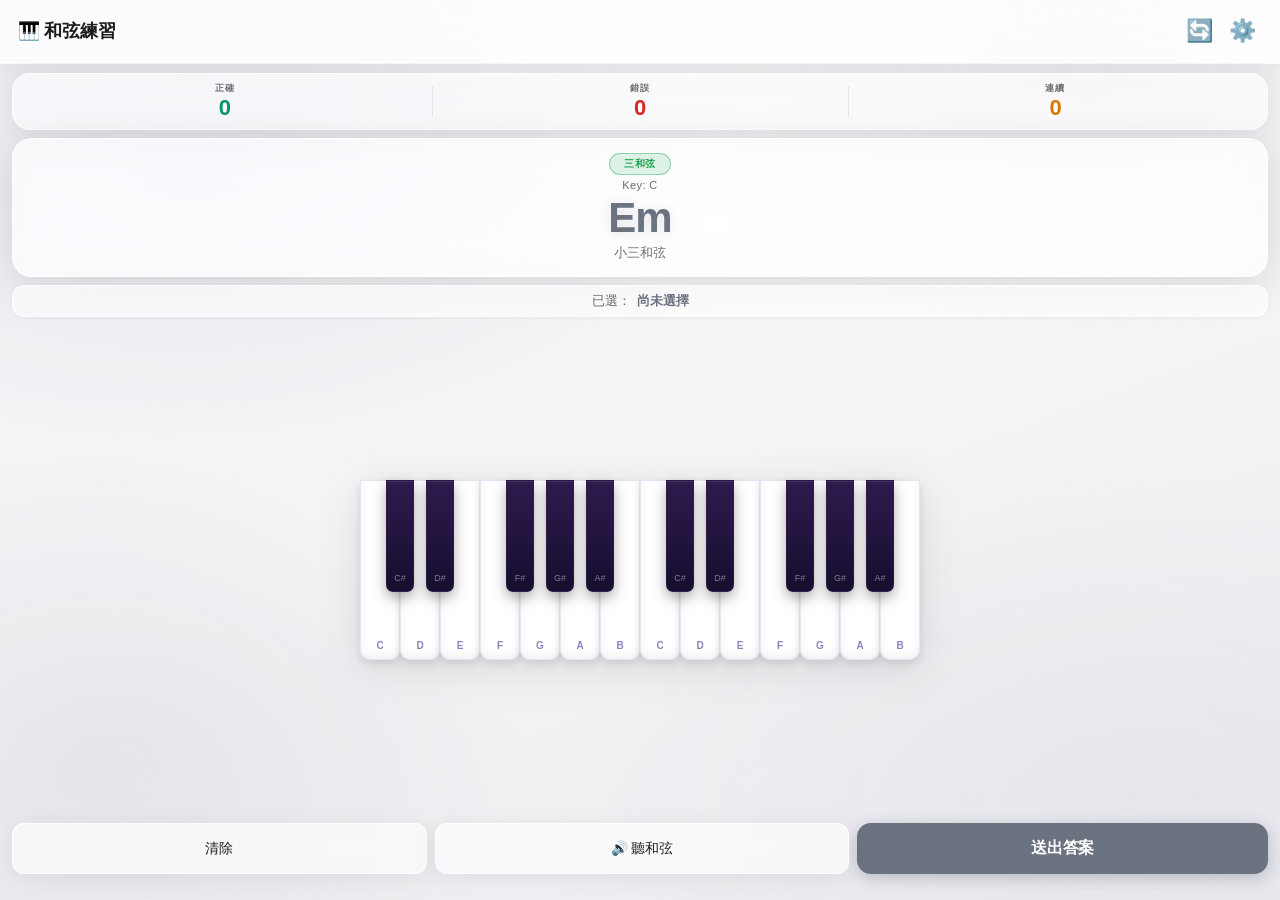
==== index.html @ 24a1c965 "first version" ====
<!DOCTYPE html>
<html lang="zh-TW">
<head>
  <meta charset="UTF-8">
  <meta name="viewport" content="width=device-width, initial-scale=1.0, maximum-scale=1.0, user-scalable=no, viewport-fit=cover">
  <meta name="apple-mobile-web-app-capable" content="yes">
  <meta name="apple-mobile-web-app-status-bar-style" content="black-translucent">
  <meta name="apple-mobile-web-app-title" content="和弦練習">
  <meta name="theme-color" content="#1a1a2e">
  <link rel="manifest" href="manifest.json">
  <link rel="apple-touch-icon" href="icons/icon-192.png">
  <title>和弦練習</title>
  <link rel="stylesheet" href="css/style.css">
</head>
<body>
  <div id="app">

    <!-- 頂部標題列 -->
    <header class="app-header">
      <h1>🎹 和弦練習</h1>
      <div class="header-actions">
        <button id="refreshBtn"  class="icon-btn" aria-label="換一題">🔄</button>
        <button id="settingsBtn" class="icon-btn" aria-label="設定">⚙️</button>
      </div>
    </header>

    <!-- 設定面板 -->
    <div id="settingsPanel" class="settings-panel hidden">
      <div class="settings-content">
        <h2>設定</h2>

        <!-- 練習類型 -->
        <div class="setting-group">
          <label>練習類型 <span class="label-hint">（可複選，至少一項）</span></label>
          <div id="categoryList" class="category-list"></div>
        </div>

        <!-- 調性 -->
        <div class="setting-group">
          <label>調性</label>
          <div class="key-selector" id="keySelector">
            <button class="key-btn active" data-key="0">C</button>
            <button class="key-btn" data-key="1">C#/Db</button>
            <button class="key-btn" data-key="2">D</button>
            <button class="key-btn" data-key="3">D#/Eb</button>
            <button class="key-btn" data-key="4">E</button>
            <button class="key-btn" data-key="5">F</button>
            <button class="key-btn" data-key="6">F#/Gb</button>
            <button class="key-btn" data-key="7">G</button>
            <button class="key-btn" data-key="8">G#/Ab</button>
            <button class="key-btn" data-key="9">A</button>
            <button class="key-btn" data-key="10">A#/Bb</button>
            <button class="key-btn" data-key="11">B</button>
          </div>
        </div>

        <!-- 和弦範圍（僅對三和弦、七和弦有效） -->
        <div class="setting-group">
          <label>和弦範圍 <span class="label-hint">（三/七和弦有效）</span></label>
          <div class="toggle-group">
            <button class="toggle-btn active" id="diatonicBtn">調內和弦</button>
            <button class="toggle-btn" id="allChordsBtn">所有和弦</button>
          </div>
        </div>

        <!-- 輸入模式 -->
        <div class="setting-group">
          <label>輸入模式</label>
          <div class="toggle-group">
            <button class="toggle-btn active" id="pianoModeBtn">鋼琴鍵盤</button>
            <button class="toggle-btn" id="notationModeBtn">簡譜</button>
          </div>
        </div>

        <!-- 聽和弦方式 -->
        <div class="setting-group">
          <label>聽和弦方式</label>
          <div class="toggle-group">
            <button class="toggle-btn" id="chordPlayBtn">同時播放</button>
            <button class="toggle-btn active" id="arpPlayBtn">琶音播放</button>
          </div>
        </div>

        <!-- 底部按鈕 -->
        <button id="resetStatsBtn" class="reset-btn">重置統計資料</button>
        <button id="closeSettingsBtn" class="primary-btn">確定</button>
      </div>
    </div>

    <!-- 主練習區 -->
    <main class="practice-area">

      <!-- 分數列 -->
      <div class="score-bar">
        <div class="score-item">
          <span class="score-label">正確</span>
          <span class="score-value" id="correctCount">0</span>
        </div>
        <div class="score-item">
          <span class="score-label">錯誤</span>
          <span class="score-value" id="wrongCount">0</span>
        </div>
        <div class="score-item">
          <span class="score-label">連續</span>
          <span class="score-value" id="streakCount">0</span>
        </div>
      </div>

      <!-- 題目顯示 -->
      <div class="chord-display">
        <div class="category-badge" id="categoryBadge">三和弦</div>
        <div class="current-key" id="currentKeyDisplay">Key: C</div>
        <div class="chord-name" id="chordNameDisplay">--</div>
        <div class="chord-type" id="chordTypeDisplay"></div>
        <div class="chord-extra hidden" id="chordExtraDisplay"></div>
        <div class="chord-jianpu" id="chordJianpuDisplay"></div>
      </div>

      <!-- 回饋訊息 -->
      <div class="feedback hidden" id="feedback">
        <div class="feedback-icon" id="feedbackIcon"></div>
        <div class="feedback-text" id="feedbackText"></div>
        <div class="feedback-detail" id="feedbackDetail"></div>
      </div>

      <!-- 已選音符 -->
      <div class="selected-display" id="selectedDisplay">
        <span class="selected-label">已選：</span>
        <span class="selected-notes" id="selectedNotesText">尚未選擇</span>
      </div>

      <!-- 鋼琴鍵盤 -->
      <div id="pianoContainer" class="input-container"></div>

      <!-- 簡譜 -->
      <div id="notationContainer" class="input-container hidden"></div>

      <!-- 操作按鈕 -->
      <div class="action-buttons">
        <button id="clearBtn"  class="action-btn secondary-btn">清除</button>
        <button id="listenBtn" class="action-btn secondary-btn">🔊 聽和弦</button>
        <button id="submitBtn" class="action-btn primary-btn">送出答案</button>
      </div>
      <div class="action-buttons" style="margin-top:8px">
        <button id="nextBtn" class="action-btn primary-btn full-width hidden">下一題 →</button>
      </div>

    </main>
  </div>

  <script src="js/chord.js"></script>
  <script src="js/audio.js"></script>
  <script src="js/piano.js"></script>
  <script src="js/notation.js"></script>
  <script src="js/app.js"></script>
</body>
</html>
---- css/style.css ----
/* style.css — 和弦練習 · Light Glassmorphism Theme */

/* ── CSS 變數 ───────────────────────────────────────── */
:root {
  /* Glass 核心 */
  --glass:          rgba(255, 255, 255, 0.65);
  --glass-strong:   rgba(255, 255, 255, 0.84);
  --glass-border:   rgba(255, 255, 255, 0.80);
  --glass-shadow:   0 4px 24px rgba(0, 0, 0, 0.07);
  --glass-shadow-lg:0 8px 40px rgba(0, 0, 0, 0.11);

  /* 文字 */
  --text-primary:   #1c1c1e;
  --text-secondary: #6c6c70;
  --text-hint:      rgba(0, 0, 0, 0.30);

  /* 強調色（淡灰） */
  --accent:         #6b7280;
  --accent-light:   #9ca3af;
  --accent-rgb:     107, 114, 128;

  /* 功能色 */
  --success:        #059669;
  --danger:         #dc2626;
  --warning:        #d97706;
  --selected:       #6b7280;
  --correct:        #059669;
  --wrong:          #dc2626;

  /* 鋼琴鍵 */
  --white-key:      #ffffff;
  --black-key:      #1c1c1e;

  /* Safe area */
  --safe-top:    env(safe-area-inset-top);
  --safe-bottom: env(safe-area-inset-bottom);
}

/* ── Reset ──────────────────────────────────────────── */
* { margin:0; padding:0; box-sizing:border-box; -webkit-tap-highlight-color:transparent; }

html, body { height:100%; overflow:hidden; }

/* ── Body 背景 ──────────────────────────────────────── */
body {
  font-family: -apple-system, BlinkMacSystemFont, 'SF Pro Display',
               'Helvetica Neue', sans-serif;
  background: linear-gradient(160deg, #f2f2f7 0%, #f5f5f7 50%, #ebebf0 100%);
  color: var(--text-primary);
  user-select: none;
  -webkit-user-select: none;
  touch-action: manipulation;
  position: relative;
}

/* 彩色光暈背景層（固定在畫面，不隨內容捲動） */
body::before {
  content: '';
  position: fixed;
  inset: 0;
  background:
    radial-gradient(ellipse 60% 50% at 15% 15%, rgba(210,210,220,0.40) 0%, transparent 70%),
    radial-gradient(ellipse 55% 45% at 85% 8%,  rgba(220,220,228,0.35) 0%, transparent 65%),
    radial-gradient(ellipse 50% 55% at 8%  85%, rgba(205,208,215,0.38) 0%, transparent 65%),
    radial-gradient(ellipse 60% 50% at 88% 88%, rgba(215,215,222,0.30) 0%, transparent 70%);
  pointer-events: none;
  z-index: 0;
}

#app {
  position: relative;
  z-index: 1;
  height: 100%;
  display: flex;
  flex-direction: column;
  padding-top:    var(--safe-top);
  padding-bottom: var(--safe-bottom);
}

/* ── Header ─────────────────────────────────────────── */
.app-header {
  display: flex;
  justify-content: space-between;
  align-items: center;
  padding: 12px 18px;
  background: var(--glass-strong);
  -webkit-backdrop-filter: blur(24px) saturate(180%);
  backdrop-filter:         blur(24px) saturate(180%);
  border-bottom: 1px solid var(--glass-border);
  box-shadow: 0 1px 0 rgba(255,255,255,0.7), var(--glass-shadow);
}

.app-header h1 {
  font-size: 18px;
  font-weight: 700;
  color: var(--text-primary);
  letter-spacing: -0.3px;
}

.icon-btn {
  background: none;
  border: none;
  font-size: 22px;
  cursor: pointer;
  padding: 6px;
  border-radius: 10px;
  transition: background 0.15s;
}
.icon-btn:active { background: rgba(124,58,237,0.1); }

.header-actions { display: flex; gap: 4px; align-items: center; }

/* ── Settings Panel ─────────────────────────────────── */
.settings-panel {
  position: fixed;
  inset: 0;
  background: rgba(0, 0, 0, 0.12);
  -webkit-backdrop-filter: blur(12px);
  backdrop-filter:         blur(12px);
  z-index: 100;
  display: flex;
  align-items: center;
  justify-content: center;
  padding: 16px;
}
.settings-panel.hidden { display: none; }

.settings-content {
  background: rgba(255, 255, 255, 0.88);
  -webkit-backdrop-filter: blur(32px) saturate(200%) brightness(1.04);
  backdrop-filter:         blur(32px) saturate(200%) brightness(1.04);
  border: 1px solid rgba(255, 255, 255, 0.92);
  border-radius: 24px;
  padding: 24px 20px;
  width: 100%;
  max-width: 420px;
  max-height: 87vh;
  overflow-y: auto;
  box-shadow: 0 20px 60px rgba(0, 0, 0, 0.14), 0 2px 0 rgba(255,255,255,0.9) inset;
}

.settings-content h2 {
  font-size: 18px;
  font-weight: 700;
  margin-bottom: 20px;
  text-align: center;
  color: var(--text-primary);
  letter-spacing: -0.3px;
}

.setting-group { margin-bottom: 18px; }

.setting-group > label {
  display: block;
  font-size: 11px;
  font-weight: 700;
  color: var(--text-secondary);
  text-transform: uppercase;
  letter-spacing: 1px;
  margin-bottom: 8px;
}

.label-hint {
  font-size: 10px;
  font-weight: 400;
  text-transform: none;
  letter-spacing: 0;
  color: var(--text-hint);
}

/* ── Category List ──────────────────────────────────── */
.category-list { display: flex; flex-direction: column; gap: 7px; }

.category-row {
  display: flex;
  align-items: center;
  justify-content: space-between;
  background: var(--glass);
  -webkit-backdrop-filter: blur(12px);
  backdrop-filter:         blur(12px);
  border: 1px solid var(--glass-border);
  border-radius: 14px;
  padding: 10px 14px;
  cursor: pointer;
  box-shadow: 0 2px 8px rgba(0,0,0,0.05);
  transition: background 0.15s, box-shadow 0.15s;
}
.category-row:active {
  background: rgba(255,255,255,0.80);
  box-shadow: 0 1px 4px rgba(0,0,0,0.06);
}

.cat-left { display: flex; align-items: center; gap: 10px; }

.cat-dot {
  width: 10px; height: 10px;
  border-radius: 50%;
  flex-shrink: 0;
  box-shadow: 0 0 0 2px rgba(255,255,255,0.8), 0 1px 4px rgba(0,0,0,0.12);
}

.cat-name    { font-size: 14px; font-weight: 600; color: var(--text-primary); }
.cat-subdesc { font-size: 10px; color: var(--text-secondary); margin-top: 1px; }

.cat-right { display: flex; align-items: center; gap: 10px; }

.cat-acc {
  font-size: 13px;
  font-weight: 700;
  min-width: 34px;
  text-align: right;
  font-variant-numeric: tabular-nums;
}

/* ── Toggle Switch ──────────────────────────────────── */
.cat-switch {
  position: relative;
  display: inline-block;
  width: 46px; height: 26px;
  cursor: pointer;
  flex-shrink: 0;
}
.cat-switch input { opacity:0; width:0; height:0; position:absolute; }

.switch-track {
  position: absolute; inset: 0;
  background: rgba(0, 0, 0, 0.13);
  border-radius: 13px;
  transition: background 0.22s;
}
.switch-track::before {
  content: '';
  position: absolute;
  width: 20px; height: 20px;
  left: 3px; top: 3px;
  background: white;
  border-radius: 50%;
  box-shadow: 0 2px 6px rgba(0,0,0,0.22);
  transition: transform 0.22s cubic-bezier(.34,1.3,.7,1);
}
.cat-switch input:checked + .switch-track          { background: var(--sw-color, var(--accent)); }
.cat-switch input:checked + .switch-track::before  { transform: translateX(20px); }

/* ── Key Selector ───────────────────────────────────── */
.key-selector {
  display: grid;
  grid-template-columns: repeat(4, 1fr);
  gap: 6px;
}

.key-btn {
  background: var(--glass);
  -webkit-backdrop-filter: blur(10px);
  backdrop-filter:         blur(10px);
  border: 1px solid var(--glass-border);
  border-radius: 10px;
  color: var(--text-primary);
  padding: 9px 4px;
  font-size: 12px;
  font-weight: 500;
  cursor: pointer;
  box-shadow: 0 1px 4px rgba(0,0,0,0.05);
  transition: all 0.15s;
}
.key-btn.active {
  background: var(--accent);
  border-color: var(--accent);
  color: white;
  box-shadow: 0 4px 12px rgba(var(--accent-rgb), 0.40);
}

/* ── Toggle Group ───────────────────────────────────── */
.toggle-group { display: flex; gap: 7px; }

.toggle-btn {
  flex: 1;
  padding: 10px;
  background: var(--glass);
  -webkit-backdrop-filter: blur(10px);
  backdrop-filter:         blur(10px);
  border: 1px solid var(--glass-border);
  border-radius: 10px;
  color: var(--text-secondary);
  font-size: 13px;
  font-weight: 500;
  cursor: pointer;
  box-shadow: 0 1px 4px rgba(0,0,0,0.05);
  transition: all 0.15s;
}
.toggle-btn.active {
  background: var(--accent);
  border-color: var(--accent);
  color: white;
  box-shadow: 0 4px 12px rgba(var(--accent-rgb), 0.38);
}

/* ── Buttons ────────────────────────────────────────── */
.primary-btn {
  display: block;
  width: 100%;
  padding: 15px;
  border: none;
  border-radius: 14px;
  background: var(--accent);
  color: white;
  font-size: 16px;
  font-weight: 700;
  cursor: pointer;
  letter-spacing: -0.2px;
  box-shadow: 0 4px 16px rgba(var(--accent-rgb), 0.38);
  transition: transform 0.1s, box-shadow 0.15s;
}
.primary-btn:active {
  transform: scale(0.97);
  box-shadow: 0 2px 8px rgba(var(--accent-rgb), 0.28);
}

.secondary-btn {
  padding: 12px 16px;
  background: var(--glass);
  -webkit-backdrop-filter: blur(12px);
  backdrop-filter:         blur(12px);
  border: 1px solid var(--glass-border);
  border-radius: 12px;
  color: var(--text-primary);
  font-size: 14px;
  font-weight: 500;
  cursor: pointer;
  box-shadow: var(--glass-shadow);
  transition: transform 0.1s;
}
.secondary-btn:active { transform: scale(0.97); }

.reset-btn {
  display: block;
  width: 100%;
  padding: 12px;
  margin-bottom: 10px;
  background: rgba(220, 38, 38, 0.07);
  border: 1px solid rgba(220, 38, 38, 0.22);
  border-radius: 12px;
  color: var(--danger);
  font-size: 14px;
  font-weight: 500;
  cursor: pointer;
  transition: background 0.15s;
}
.reset-btn:active { background: rgba(220,38,38,0.14); }

/* ── Practice Area ──────────────────────────────────── */
.practice-area {
  flex: 1;
  display: flex;
  flex-direction: column;
  overflow: hidden;
  padding: 10px 12px;
  gap: 8px;
}

/* ── Score Bar ──────────────────────────────────────── */
.score-bar {
  display: flex;
  justify-content: center;
  gap: 0;
  background: var(--glass);
  -webkit-backdrop-filter: blur(16px) saturate(180%);
  backdrop-filter:         blur(16px) saturate(180%);
  border: 1px solid var(--glass-border);
  border-radius: 18px;
  padding: 6px 4px;
  box-shadow: var(--glass-shadow);
}

.score-item {
  flex: 1;
  text-align: center;
  padding: 2px 8px;
  position: relative;
}
.score-item + .score-item::before {
  content: '';
  position: absolute;
  left: 0; top: 15%; bottom: 15%;
  width: 1px;
  background: rgba(0,0,0,0.08);
}

.score-label {
  display: block;
  font-size: 9px;
  font-weight: 700;
  color: var(--text-secondary);
  text-transform: uppercase;
  letter-spacing: 1px;
}

.score-value {
  display: block;
  font-size: 22px;
  font-weight: 800;
  letter-spacing: -0.5px;
}

#correctCount { color: var(--success); }
#wrongCount   { color: var(--danger); }
#streakCount  { color: var(--warning); }

/* ── Chord Display ──────────────────────────────────── */
.chord-display {
  text-align: center;
  padding: 14px 16px;
  background: var(--glass);
  -webkit-backdrop-filter: blur(20px) saturate(180%) brightness(1.04);
  backdrop-filter:         blur(20px) saturate(180%) brightness(1.04);
  border: 1px solid var(--glass-border);
  border-radius: 20px;
  box-shadow: var(--glass-shadow-lg);
}

/* 分類徽章：顏色由 JS 設定 */
.category-badge {
  display: inline-block;
  font-size: 10px;
  font-weight: 800;
  padding: 3px 14px;
  border-radius: 20px;
  margin-bottom: 4px;
  letter-spacing: 0.6px;
  text-transform: uppercase;
  border: 1px solid transparent;
}

.current-key {
  font-size: 11px;
  font-weight: 500;
  color: var(--text-secondary);
  margin-bottom: 4px;
  letter-spacing: 0.4px;
}

.chord-name {
  font-size: 42px;
  font-weight: 900;
  letter-spacing: -1px;
  color: var(--accent);
  line-height: 1.1;
  text-shadow: 0 2px 12px rgba(var(--accent-rgb), 0.20);
}

.chord-type {
  font-size: 13px;
  font-weight: 500;
  color: var(--text-secondary);
  margin-top: 3px;
}

.chord-extra {
  font-size: 12px;
  font-weight: 600;
  color: var(--warning);
  margin-top: 3px;
}
.chord-extra.hidden { display: none; }

.chord-jianpu {
  font-size: 13px;
  color: var(--text-secondary);
  margin-top: 5px;
  font-family: 'SF Mono', 'Menlo', monospace;
  letter-spacing: 1px;
  display: none;
}

/* ── Feedback ───────────────────────────────────────── */
.feedback {
  text-align: center;
  padding: 10px 14px;
  border-radius: 14px;
  animation: feedbackFade 0.28s ease;
  -webkit-backdrop-filter: blur(12px);
  backdrop-filter:         blur(12px);
}
.feedback.hidden { display: none; }

.feedback.success {
  background: rgba(5, 150, 105, 0.09);
  border: 1px solid rgba(5, 150, 105, 0.28);
}
.feedback.error {
  background: rgba(220, 38, 38, 0.08);
  border: 1px solid rgba(220, 38, 38, 0.25);
}

.feedback-icon { font-size: 24px; }
.feedback-text {
  font-size: 15px;
  font-weight: 700;
  margin-top: 3px;
  color: var(--text-primary);
}
.feedback-detail {
  font-size: 12px;
  color: var(--text-secondary);
  margin-top: 3px;
  white-space: pre-line;
}

@keyframes feedbackFade {
  from { opacity:0; transform:translateY(-8px) scale(0.98); }
  to   { opacity:1; transform:translateY(0) scale(1); }
}

/* ── Selected Display ───────────────────────────────── */
.selected-display {
  display: flex;
  align-items: center;
  justify-content: center;
  gap: 6px;
  font-size: 13px;
  padding: 6px 14px;
  min-height: 32px;
  background: var(--glass);
  -webkit-backdrop-filter: blur(10px);
  backdrop-filter:         blur(10px);
  border: 1px solid var(--glass-border);
  border-radius: 12px;
  box-shadow: 0 1px 4px rgba(0,0,0,0.05);
}
.selected-label { color: var(--text-secondary); font-weight: 500; }
.selected-notes { color: var(--accent); font-weight: 700; }

/* ── Input Container ────────────────────────────────── */
.input-container {
  flex: 1;
  display: flex;
  align-items: center;
  justify-content: center;
  min-height: 0;
}
.input-container.hidden { display: none; }

/* ── Piano Keyboard ─────────────────────────────────── */
.piano-keyboard {
  width: 100%;
  display: flex;
  align-items: center;
  justify-content: center;
}

.piano-keys {
  display: flex;
  height: 180px;
  position: relative;
  filter: drop-shadow(0 8px 20px rgba(0,0,0,0.10));
}

.piano-octave { display: flex; position: relative; }

.piano-key {
  display: flex;
  align-items: flex-end;
  justify-content: center;
  padding-bottom: 8px;
  cursor: pointer;
  position: relative;
  transition: background 0.08s;
}

/* 白鍵 */
.white-key {
  width: 40px; height: 180px;
  background: var(--white-key);
  border: 1px solid rgba(180,160,220,0.30);
  border-radius: 0 0 10px 10px;
  z-index: 1;
  box-shadow:
    inset 0 -4px 8px rgba(0,0,0,0.05),
    0 4px 10px rgba(0,0,0,0.10);
}
.white-key:active { background: #f0ecff; }
.white-key .key-label { color: #9080c0; font-size: 10px; font-weight: 600; }

/* 黑鍵 */
.black-key {
  width: 28px; height: 112px;
  background: linear-gradient(180deg, #2d1b4e 0%, #160d2e 100%);
  border: 1px solid rgba(50,30,80,0.6);
  border-radius: 0 0 7px 7px;
  z-index: 2;
  margin-left: -14px; margin-right: -14px;
  box-shadow:
    0 6px 14px rgba(0,0,0,0.32),
    inset 0 1px 0 rgba(255,255,255,0.10);
}
.black-key:active { background: linear-gradient(180deg, #4a2e7a 0%, #2d1b4e 100%); }
.black-key .key-label { color: rgba(255,255,255,0.45); font-size: 9px; font-weight: 500; }

/* 選取 / 高亮狀態 */
.piano-key.selected.white-key {
  background: linear-gradient(180deg, #e5e7eb 0%, #d1d5db 100%);
  border-color: var(--accent);
  box-shadow: inset 0 0 0 2px var(--accent), 0 4px 10px rgba(var(--accent-rgb),0.22);
}
.piano-key.selected.white-key .key-label { color: var(--accent); font-weight: 700; }

.piano-key.selected.black-key {
  background: linear-gradient(180deg, #6b7280 0%, #4b5563 100%);
  box-shadow: 0 4px 12px rgba(var(--accent-rgb),0.40), inset 0 1px 0 rgba(255,255,255,0.2);
}
.piano-key.selected.black-key .key-label { color: white; }

.piano-key.correct-highlight.white-key {
  background: linear-gradient(180deg, #d1fae5 0%, #6ee7b7 100%);
  border-color: var(--success);
  box-shadow: inset 0 0 0 2px var(--success), 0 4px 10px rgba(5,150,105,0.25);
}
.piano-key.correct-highlight.black-key {
  background: linear-gradient(180deg, #059669 0%, #065f46 100%);
  box-shadow: 0 4px 12px rgba(5,150,105,0.40);
}
.piano-key.wrong-highlight.white-key {
  background: linear-gradient(180deg, #fee2e2 0%, #fca5a5 100%);
  border-color: var(--wrong);
  box-shadow: inset 0 0 0 2px var(--wrong), 0 4px 10px rgba(220,38,38,0.22);
}
.piano-key.wrong-highlight.black-key {
  background: linear-gradient(180deg, #dc2626 0%, #991b1b 100%);
  box-shadow: 0 4px 12px rgba(220,38,38,0.38);
}
.piano-key.correct-highlight .key-label,
.piano-key.wrong-highlight .key-label { color: white; font-weight: 700; }

/* ── Notation Mode ──────────────────────────────────── */
.notation-mode { width: 100%; }

.notation-grid {
  display: grid;
  grid-template-columns: repeat(4, 1fr);
  gap: 8px;
  padding: 8px;
}

.notation-btn {
  padding: 16px 8px;
  background: var(--glass);
  -webkit-backdrop-filter: blur(12px);
  backdrop-filter:         blur(12px);
  border: 1px solid var(--glass-border);
  border-radius: 14px;
  color: var(--text-primary);
  font-size: 20px;
  font-weight: 700;
  cursor: pointer;
  box-shadow: 0 2px 8px rgba(0,0,0,0.06);
  transition: all 0.1s;
  text-align: center;
}
.notation-btn.sharp-btn {
  background: rgba(255,255,255,0.40);
  color: var(--text-secondary);
  font-size: 16px;
}
.notation-btn.selected {
  background: rgba(var(--accent-rgb), 0.12);
  border-color: var(--accent);
  color: var(--accent);
  box-shadow: 0 0 0 1px var(--accent), 0 4px 12px rgba(var(--accent-rgb),0.20);
}
.notation-btn.correct-highlight {
  background: rgba(5,150,105,0.10);
  border-color: var(--success);
  color: var(--success);
  box-shadow: 0 0 0 1px var(--success), 0 4px 10px rgba(5,150,105,0.18);
}
.notation-btn.wrong-highlight {
  background: rgba(220,38,38,0.10);
  border-color: var(--wrong);
  color: var(--wrong);
  box-shadow: 0 0 0 1px var(--wrong), 0 4px 10px rgba(220,38,38,0.18);
}
.notation-btn:active { transform: scale(0.94); }

.notation-label   { font-size: 22px; font-weight: 700; }
.notation-sublabel { font-size: 10px; color: var(--text-secondary); margin-top: 2px; }

/* ── Action Buttons ─────────────────────────────────── */
.action-buttons { display: flex; gap: 8px; }
.action-btn     { flex: 1; }
.action-btn.full-width { width: 100%; }

/* ── Utility ────────────────────────────────────────── */
.hidden { display: none !important; }

/* ── Responsive ─────────────────────────────────────── */
@media (max-height: 600px) {
  .chord-display { padding: 8px 12px; }
  .chord-name    { font-size: 32px; }
  .piano-keys    { height: 140px; }
  .white-key     { width: 32px; height: 140px; }
  .black-key     { width: 22px; height: 86px; margin-left: -11px; margin-right: -11px; }
}

@media (max-width: 375px) {
  .white-key     { width: 34px; }
  .black-key     { width: 24px; margin-left: -12px; margin-right: -12px; }
  .notation-grid { gap: 6px; padding: 4px; }
  .notation-btn  { padding: 12px 6px; }
}
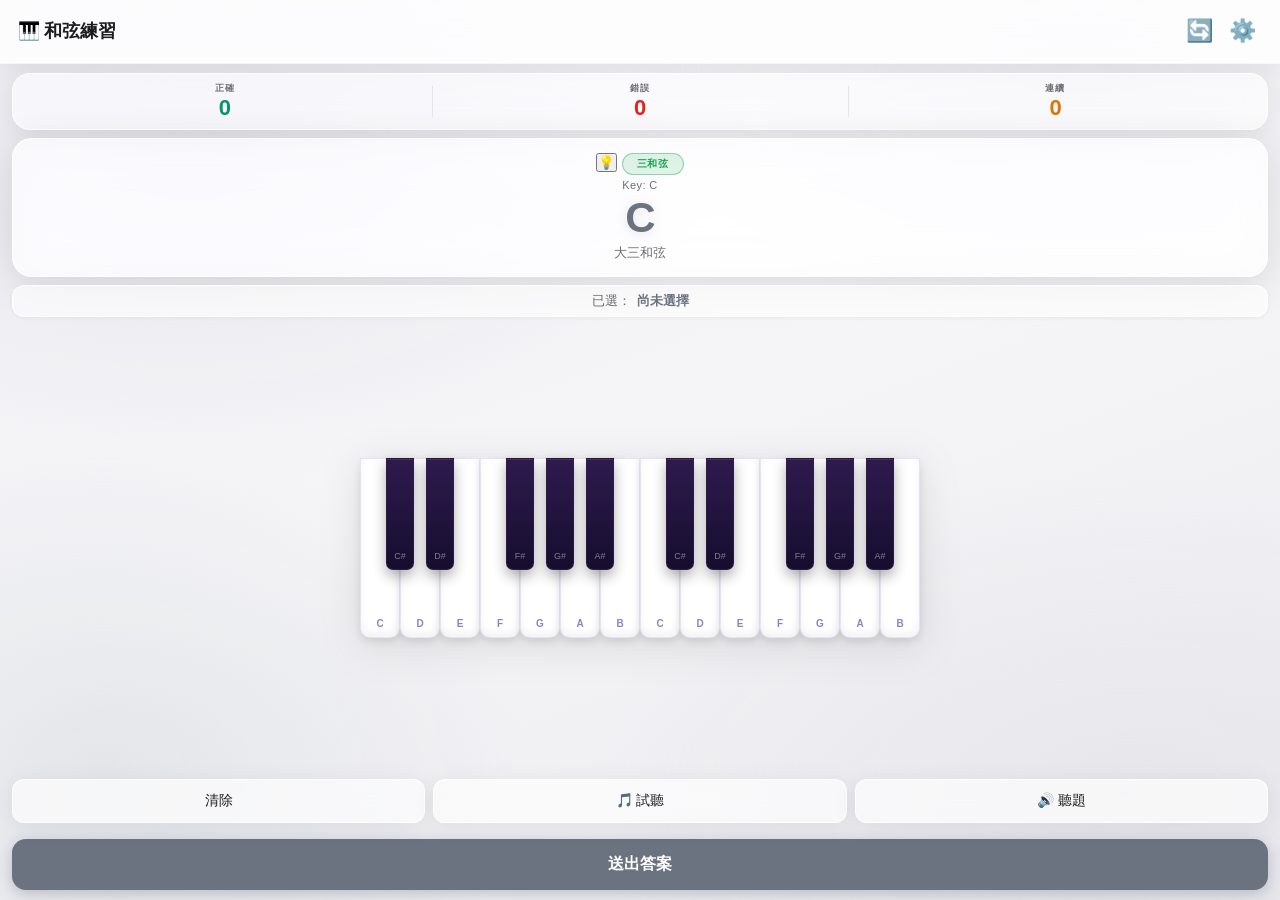
==== commit 76871ab7: "fix: 修正 GitHub Pages PWA 路徑，補齊 iPhone apple-touch-icon - sw.js：快取路徑加上 /chord_practice 前綴，版本升至 v12 - " ====
--- a/index.html
+++ b/index.html
@@ -8,7 +8,9 @@
   <meta name="apple-mobile-web-app-title" content="和弦練習">
   <meta name="theme-color" content="#1a1a2e">
   <link rel="manifest" href="manifest.json">
-  <link rel="apple-touch-icon" href="icons/icon-192.png">
+  <link rel="apple-touch-icon" sizes="180x180" href="icons/icon-192.png">
+  <link rel="apple-touch-icon" sizes="152x152" href="icons/icon-192.png">
+  <link rel="apple-touch-icon" sizes="120x120" href="icons/icon-192.png">
   <title>和弦練習</title>
   <link rel="stylesheet" href="css/style.css">
 </head>
@@ -108,6 +110,7 @@
 
       <!-- 題目顯示 -->
       <div class="chord-display">
+        <button id="hintToggleBtn" class="hint-toggle-btn" aria-label="提示">💡</button>
         <div class="category-badge" id="categoryBadge">三和弦</div>
         <div class="current-key" id="currentKeyDisplay">Key: C</div>
         <div class="chord-name" id="chordNameDisplay">--</div>
@@ -137,15 +140,27 @@
 
       <!-- 操作按鈕 -->
       <div class="action-buttons">
-        <button id="clearBtn"  class="action-btn secondary-btn">清除</button>
-        <button id="listenBtn" class="action-btn secondary-btn">🔊 聽和弦</button>
-        <button id="submitBtn" class="action-btn primary-btn">送出答案</button>
+        <button id="clearBtn"        class="action-btn secondary-btn">清除</button>
+        <button id="playSelectedBtn" class="action-btn secondary-btn">🎵 試聽</button>
+        <button id="listenBtn"       class="action-btn secondary-btn">🔊 聽題</button>
       </div>
       <div class="action-buttons" style="margin-top:8px">
-        <button id="nextBtn" class="action-btn primary-btn full-width hidden">下一題 →</button>
+        <button id="submitBtn" class="action-btn primary-btn full-width">送出答案</button>
+        <button id="nextBtn"   class="action-btn primary-btn full-width hidden">下一題 →</button>
       </div>
 
     </main>
+  </div>
+
+  <!-- 提示彈窗 -->
+  <div id="hintModal" class="hint-modal hidden">
+    <div class="hint-modal-card">
+      <div class="hint-modal-header">
+        <span class="hint-modal-title">💡 和弦提示</span>
+        <button id="hintModalClose" class="hint-modal-close" aria-label="關閉">✕</button>
+      </div>
+      <div id="hintModalContent" class="hint-modal-content"></div>
+    </div>
   </div>
 
   <script src="js/chord.js"></script>
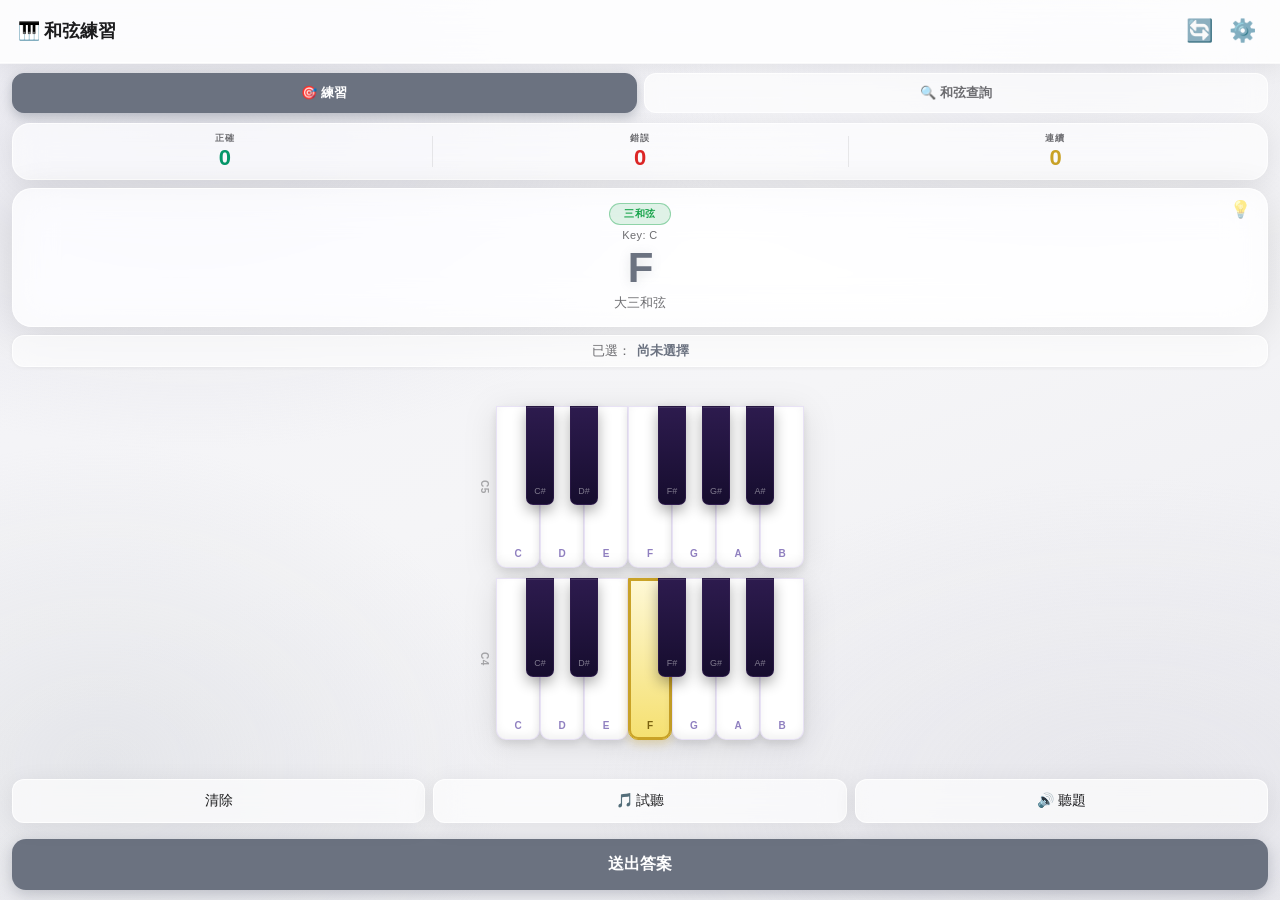
==== commit e6022d3c: "feat: 五線譜顯示、和弦查詢頁、iOS PWA 補強 - 新增 VexFlow 引擎的五線譜視覺化（js/staff.js + 內嵌 vendor 函式庫）：   作答前即時預覽已選音符，送出後標" ====
--- a/index.html
+++ b/index.html
@@ -8,11 +8,12 @@
   <meta name="apple-mobile-web-app-title" content="和弦練習">
   <meta name="theme-color" content="#1a1a2e">
   <link rel="manifest" href="manifest.json">
-  <link rel="apple-touch-icon" sizes="180x180" href="icons/icon-192.png">
-  <link rel="apple-touch-icon" sizes="152x152" href="icons/icon-192.png">
-  <link rel="apple-touch-icon" sizes="120x120" href="icons/icon-192.png">
+  <link rel="apple-touch-icon" sizes="180x180" href="icons/icon-180.png">
+  <link rel="apple-touch-icon" sizes="152x152" href="icons/icon-152.png">
+  <link rel="apple-touch-icon" sizes="120x120" href="icons/icon-120.png">
   <title>和弦練習</title>
   <link rel="stylesheet" href="css/style.css">
+  <script src="js/ios-pwa.js"></script>
 </head>
 <body>
   <div id="app">
@@ -25,6 +26,12 @@
         <button id="settingsBtn" class="icon-btn" aria-label="設定">⚙️</button>
       </div>
     </header>
+
+    <!-- 頁籤切換 -->
+    <nav class="view-tabs" id="viewTabs">
+      <button class="view-tab active" data-view="practice">🎯 練習</button>
+      <button class="view-tab" data-view="lookup">🔍 和弦查詢</button>
+    </nav>
 
     <!-- 設定面板 -->
     <div id="settingsPanel" class="settings-panel hidden">
@@ -90,7 +97,7 @@
     </div>
 
     <!-- 主練習區 -->
-    <main class="practice-area">
+    <main class="practice-area" id="practiceView">
 
       <!-- 分數列 -->
       <div class="score-bar">
@@ -117,6 +124,7 @@
         <div class="chord-type" id="chordTypeDisplay"></div>
         <div class="chord-extra hidden" id="chordExtraDisplay"></div>
         <div class="chord-jianpu" id="chordJianpuDisplay"></div>
+        <div class="chord-staff hidden" id="chordStaffDisplay"></div>
       </div>
 
       <!-- 回饋訊息 -->
@@ -150,6 +158,53 @@
       </div>
 
     </main>
+
+    <!-- 和弦查詢頁 -->
+    <section class="lookup-area hidden" id="lookupView">
+
+      <!-- 調性 -->
+      <div class="setting-group lookup-key-group">
+        <label>調性</label>
+        <div class="key-selector" id="lookupKeySelector">
+          <button class="key-btn active" data-key="0">C</button>
+          <button class="key-btn" data-key="1">C#/Db</button>
+          <button class="key-btn" data-key="2">D</button>
+          <button class="key-btn" data-key="3">D#/Eb</button>
+          <button class="key-btn" data-key="4">E</button>
+          <button class="key-btn" data-key="5">F</button>
+          <button class="key-btn" data-key="6">F#/Gb</button>
+          <button class="key-btn" data-key="7">G</button>
+          <button class="key-btn" data-key="8">G#/Ab</button>
+          <button class="key-btn" data-key="9">A</button>
+          <button class="key-btn" data-key="10">A#/Bb</button>
+          <button class="key-btn" data-key="11">B</button>
+        </div>
+      </div>
+
+      <!-- 辨識結果 -->
+      <div class="chord-display">
+        <div class="chord-name" id="lookupChordName">--</div>
+        <div class="chord-type" id="lookupNotesText">尚未按任何琴鍵</div>
+        <div class="chord-staff hidden" id="lookupStaffDisplay"></div>
+      </div>
+
+      <!-- 88 鍵可捲動鋼琴 -->
+      <div class="pw-scroll" id="pianoWideScroll">
+        <div id="pianoWideContainer"></div>
+      </div>
+
+      <div class="action-buttons" style="margin-top:10px">
+        <button id="lookupClearBtn"  class="action-btn secondary-btn">清除</button>
+        <button id="lookupCenterBtn" class="action-btn secondary-btn">回到中央 C4</button>
+      </div>
+
+    </section>
+  </div>
+
+  <!-- iOS「加入主畫面」引導（iOS Safari 沒有原生安裝提示，需手動引導） -->
+  <div id="iosInstallBanner" class="ios-install-banner hidden">
+    <span class="ios-install-text">📲 點下方「分享」按鈕 <strong>⬆️</strong>，再選「加入主畫面」即可安裝成 App</span>
+    <button id="iosInstallDismiss" class="ios-install-dismiss" aria-label="關閉">✕</button>
   </div>
 
   <!-- 提示彈窗 -->
@@ -167,6 +222,10 @@
   <script src="js/audio.js"></script>
   <script src="js/piano.js"></script>
   <script src="js/notation.js"></script>
+  <script src="js/vendor/vexflow-bravura.js"></script>
+  <script src="js/staff.js"></script>
+  <script src="js/piano-wide.js"></script>
   <script src="js/app.js"></script>
+  <script src="js/lookup.js"></script>
 </body>
 </html>
--- a/css/style.css
+++ b/css/style.css
@@ -22,7 +22,7 @@
   /* 功能色 */
   --success:        #059669;
   --danger:         #dc2626;
-  --warning:        #d97706;
+  --warning:        #c9a227;
   --selected:       #6b7280;
   --correct:        #059669;
   --wrong:          #dc2626;
@@ -212,34 +212,26 @@
   font-variant-numeric: tabular-nums;
 }
 
-/* ── Toggle Switch ──────────────────────────────────── */
-.cat-switch {
-  position: relative;
-  display: inline-block;
-  width: 46px; height: 26px;
-  cursor: pointer;
+/* ── Category Pill Toggle ───────────────────────────── */
+.category-row.cat-on  { background: rgba(255,255,255,0.76); }
+.category-row.cat-off { opacity: 0.60; }
+.category-row:active  { transform: scale(0.985); }
+
+.cat-pill {
+  font-size: 11px;
+  font-weight: 700;
+  padding: 4px 11px;
+  border-radius: 20px;
+  background: rgba(0,0,0,0.10);
+  color: var(--text-secondary);
   flex-shrink: 0;
-}
-.cat-switch input { opacity:0; width:0; height:0; position:absolute; }
-
-.switch-track {
-  position: absolute; inset: 0;
-  background: rgba(0, 0, 0, 0.13);
-  border-radius: 13px;
-  transition: background 0.22s;
-}
-.switch-track::before {
-  content: '';
-  position: absolute;
-  width: 20px; height: 20px;
-  left: 3px; top: 3px;
-  background: white;
-  border-radius: 50%;
-  box-shadow: 0 2px 6px rgba(0,0,0,0.22);
-  transition: transform 0.22s cubic-bezier(.34,1.3,.7,1);
-}
-.cat-switch input:checked + .switch-track          { background: var(--sw-color, var(--accent)); }
-.cat-switch input:checked + .switch-track::before  { transform: translateX(20px); }
+  transition: background 0.15s, color 0.15s;
+  letter-spacing: 0.4px;
+}
+.cat-pill.cat-pill-on {
+  background: var(--pill-color, var(--accent));
+  color: white;
+}
 
 /* ── Key Selector ───────────────────────────────────── */
 .key-selector {
@@ -352,7 +344,8 @@
   flex: 1;
   display: flex;
   flex-direction: column;
-  overflow: hidden;
+  overflow-y: hidden;
+  overflow-x: clip; /* 裁切視覺但不阻斷子元件的 scroll context */
   padding: 10px 12px;
   gap: 8px;
 }
@@ -405,8 +398,163 @@
 #wrongCount   { color: var(--danger); }
 #streakCount  { color: var(--warning); }
 
+/* ── 頁籤切換 ────────────────────────────────────────── */
+.view-tabs {
+  display: flex;
+  gap: 7px;
+  padding: 10px 12px 0;
+}
+.view-tab {
+  flex: 1;
+  background: var(--glass);
+  -webkit-backdrop-filter: blur(10px);
+  backdrop-filter:         blur(10px);
+  border: 1px solid var(--glass-border);
+  border-radius: 12px;
+  color: var(--text-secondary);
+  padding: 10px 4px;
+  font-size: 13px;
+  font-weight: 700;
+  cursor: pointer;
+  transition: all 0.15s;
+}
+.view-tab.active {
+  background: var(--accent);
+  border-color: var(--accent);
+  color: white;
+  box-shadow: 0 4px 12px rgba(var(--accent-rgb), 0.40);
+}
+
+/* ── 和弦查詢頁 ──────────────────────────────────────── */
+.lookup-area {
+  flex: 1;
+  display: flex;
+  flex-direction: column;
+  overflow-y: auto;
+  padding: 10px 12px;
+  gap: 12px;
+}
+.lookup-area.hidden { display: none; }
+.lookup-key-group { margin-bottom: 0; }
+
+.pw-scroll {
+  width: 100%;
+  overflow-x: auto;
+  overflow-y: hidden;
+  -webkit-overflow-scrolling: touch;
+  padding: 4px 0 10px;
+}
+.pw-keys {
+  display: flex;
+  position: relative;
+  width: max-content;
+  filter: drop-shadow(0 6px 16px rgba(0,0,0,0.10));
+}
+.pw-key {
+  position: relative;
+  cursor: pointer;
+  transition: background 0.08s;
+}
+.pw-white {
+  width: 30px;
+  height: clamp(90px, 15vh, 130px);
+  background: var(--white-key);
+  border: 1px solid rgba(180,160,220,0.30);
+  border-radius: 0 0 6px 6px;
+  z-index: 1;
+  box-shadow:
+    inset 0 -4px 8px rgba(0,0,0,0.05),
+    0 4px 10px rgba(0,0,0,0.10);
+}
+.pw-white:active { background: #f0ecff; }
+
+.pw-black {
+  width: 18px;
+  height: clamp(56px, 9vh, 80px);
+  background: linear-gradient(180deg, #2d1b4e 0%, #160d2e 100%);
+  border: 1px solid rgba(50,30,80,0.6);
+  border-radius: 0 0 4px 4px;
+  z-index: 2;
+  margin-left: -9px; margin-right: -9px;
+  box-shadow:
+    0 6px 14px rgba(0,0,0,0.32),
+    inset 0 1px 0 rgba(255,255,255,0.10);
+}
+.pw-black:active { background: linear-gradient(180deg, #4a2e7a 0%, #2d1b4e 100%); }
+
+.pw-label {
+  position: absolute;
+  bottom: 4px;
+  left: 0; right: 0;
+  text-align: center;
+  font-size: 8px;
+  font-weight: 700;
+  color: #9080c0;
+  opacity: 0.7;
+  pointer-events: none;
+}
+
+.pw-white.active {
+  background: linear-gradient(180deg, #e5e7eb 0%, #d1d5db 100%);
+  border-color: var(--accent);
+  box-shadow: inset 0 0 0 2px var(--accent), 0 4px 10px rgba(var(--accent-rgb),0.22);
+}
+.pw-white.active .pw-label { color: var(--accent); font-weight: 800; }
+
+.pw-black.active {
+  background: linear-gradient(180deg, #6b7280 0%, #4b5563 100%);
+  box-shadow: 0 4px 12px rgba(var(--accent-rgb),0.40), inset 0 1px 0 rgba(255,255,255,0.2);
+}
+
+/* ── iOS「加入主畫面」引導 ───────────────────────────── */
+.ios-install-banner {
+  position: fixed;
+  left: 12px;
+  right: 12px;
+  bottom: calc(12px + var(--safe-bottom));
+  z-index: 300;
+  display: flex;
+  align-items: center;
+  gap: 10px;
+  background: rgba(28, 28, 30, 0.92);
+  -webkit-backdrop-filter: blur(20px) saturate(180%);
+  backdrop-filter:         blur(20px) saturate(180%);
+  border: 1px solid rgba(255,255,255,0.12);
+  border-radius: 16px;
+  padding: 12px 14px;
+  box-shadow: 0 8px 30px rgba(0,0,0,0.30);
+  animation: iosBannerIn 0.25s ease;
+}
+.ios-install-banner.hidden { display: none; }
+
+.ios-install-text {
+  flex: 1;
+  color: #fff;
+  font-size: 13px;
+  line-height: 1.5;
+}
+
+.ios-install-dismiss {
+  flex-shrink: 0;
+  background: rgba(255,255,255,0.12);
+  border: none;
+  color: #fff;
+  width: 26px;
+  height: 26px;
+  border-radius: 50%;
+  font-size: 13px;
+  cursor: pointer;
+}
+.ios-install-dismiss:active { background: rgba(255,255,255,0.24); }
+
+@keyframes iosBannerIn {
+  from { opacity: 0; transform: translateY(10px); }
+  to   { opacity: 1; transform: translateY(0); }
+}
+
 /* ── Chord Display ──────────────────────────────────── */
 .chord-display {
+  position: relative;
   text-align: center;
   padding: 14px 16px;
   background: var(--glass);
@@ -415,6 +563,90 @@
   border: 1px solid var(--glass-border);
   border-radius: 20px;
   box-shadow: var(--glass-shadow-lg);
+}
+
+/* 提示切換按鈕（右上角） */
+.hint-toggle-btn {
+  position: absolute;
+  top: 8px;
+  right: 10px;
+  background: none;
+  border: none;
+  font-size: 17px;
+  cursor: pointer;
+  padding: 4px 6px;
+  border-radius: 8px;
+  opacity: 0.45;
+  transition: opacity 0.15s, background 0.15s;
+  line-height: 1;
+}
+.hint-toggle-btn:active { opacity: 1; background: rgba(0,0,0,0.06); }
+
+/* ── 提示彈窗 ────────────────────────────────────────── */
+.hint-modal {
+  position: fixed;
+  inset: 0;
+  background: rgba(0, 0, 0, 0.14);
+  -webkit-backdrop-filter: blur(12px);
+  backdrop-filter:         blur(12px);
+  z-index: 200;
+  display: flex;
+  align-items: center;
+  justify-content: center;
+  padding: 20px;
+}
+.hint-modal.hidden { display: none; }
+
+.hint-modal-card {
+  background: rgba(255, 255, 255, 0.92);
+  -webkit-backdrop-filter: blur(32px) saturate(200%);
+  backdrop-filter:         blur(32px) saturate(200%);
+  border: 1px solid rgba(255, 255, 255, 0.95);
+  border-radius: 22px;
+  padding: 22px 20px 24px;
+  width: 100%;
+  max-width: 380px;
+  box-shadow: 0 20px 60px rgba(0,0,0,0.14), 0 2px 0 rgba(255,255,255,0.9) inset;
+  animation: hintFadeIn 0.22s ease;
+}
+
+@keyframes hintFadeIn {
+  from { opacity:0; transform: scale(0.95) translateY(8px); }
+  to   { opacity:1; transform: scale(1) translateY(0); }
+}
+
+.hint-modal-header {
+  display: flex;
+  align-items: center;
+  justify-content: space-between;
+  margin-bottom: 16px;
+}
+
+.hint-modal-title {
+  font-size: 16px;
+  font-weight: 700;
+  color: var(--text-primary);
+  letter-spacing: -0.2px;
+}
+
+.hint-modal-close {
+  background: rgba(0,0,0,0.06);
+  border: none;
+  font-size: 14px;
+  cursor: pointer;
+  color: var(--text-secondary);
+  padding: 5px 10px;
+  border-radius: 10px;
+  font-weight: 600;
+  transition: background 0.15s;
+}
+.hint-modal-close:active { background: rgba(0,0,0,0.12); }
+
+.hint-modal-content {
+  font-size: 14px;
+  color: var(--text-secondary);
+  line-height: 1.9;
+  white-space: pre-line;
 }
 
 /* 分類徽章：顏色由 JS 設定 */
@@ -471,6 +703,20 @@
   display: none;
 }
 
+/* ── 五線譜（VexFlow 引擎繪製） ───────────────────────── */
+.chord-staff {
+  margin-top: 10px;
+  display: flex;
+  justify-content: center;
+}
+.chord-staff.hidden { display: none; }
+
+.chord-staff .staff-svg {
+  width: 100%;
+  max-width: 240px;
+  height: auto;
+}
+
 /* ── Feedback ───────────────────────────────────────── */
 .feedback {
   text-align: center;
@@ -534,27 +780,51 @@
   flex: 1;
   display: flex;
   align-items: center;
-  justify-content: center;
+  justify-content: flex-start; /* 讓內容從左對齊，配合水平滾動 */
   min-height: 0;
-}
+  overflow-x: auto;
+  overflow-y: hidden;
+  -webkit-overflow-scrolling: touch;
+  scrollbar-width: none; /* Firefox */
+}
+.input-container::-webkit-scrollbar { display: none; } /* Chrome/Safari */
 .input-container.hidden { display: none; }
 
-/* ── Piano Keyboard ─────────────────────────────────── */
+/* ── Piano Keyboard（上下雙排） ──────────────────────── */
 .piano-keyboard {
+  display: flex;
+  flex-direction: column;
+  align-items: center;
   width: 100%;
-  display: flex;
-  align-items: center;
-  justify-content: center;
-}
-
-.piano-keys {
-  display: flex;
-  height: 180px;
+  gap: 10px;
+  padding: 4px 0;
+}
+
+/* 每個八度的一排（標籤 + 鍵盤） */
+.piano-row {
+  display: flex;
+  align-items: center;
+  gap: 6px;
+}
+
+/* 左側八度標籤（如 C4 / C3） */
+.piano-row-label {
+  font-size: 10px;
+  font-weight: 700;
+  color: var(--text-secondary);
+  writing-mode: vertical-rl;
+  text-orientation: mixed;
+  width: 14px;
+  flex-shrink: 0;
+  opacity: 0.55;
+  letter-spacing: 0.5px;
+}
+
+.piano-octave {
+  display: flex;
   position: relative;
-  filter: drop-shadow(0 8px 20px rgba(0,0,0,0.10));
-}
-
-.piano-octave { display: flex; position: relative; }
+  filter: drop-shadow(0 6px 16px rgba(0,0,0,0.10));
+}
 
 .piano-key {
   display: flex;
@@ -566,9 +836,10 @@
   transition: background 0.08s;
 }
 
-/* 白鍵 */
+/* ── 白鍵（每排 7 鍵，尺寸加大） ──────────────────────── */
 .white-key {
-  width: 40px; height: 180px;
+  width: 44px;
+  height: clamp(110px, 18vh, 165px);
   background: var(--white-key);
   border: 1px solid rgba(180,160,220,0.30);
   border-radius: 0 0 10px 10px;
@@ -580,9 +851,10 @@
 .white-key:active { background: #f0ecff; }
 .white-key .key-label { color: #9080c0; font-size: 10px; font-weight: 600; }
 
-/* 黑鍵 */
+/* ── 黑鍵 ──────────────────────────────────────────────── */
 .black-key {
-  width: 28px; height: 112px;
+  width: 28px;
+  height: clamp(68px, 11vh, 103px);
   background: linear-gradient(180deg, #2d1b4e 0%, #160d2e 100%);
   border: 1px solid rgba(50,30,80,0.6);
   border-radius: 0 0 7px 7px;
@@ -595,6 +867,20 @@
 .black-key:active { background: linear-gradient(180deg, #4a2e7a 0%, #2d1b4e 100%); }
 .black-key .key-label { color: rgba(255,255,255,0.45); font-size: 9px; font-weight: 500; }
 
+/* 根音（金色標示） */
+.piano-key.root-note.white-key {
+  background: linear-gradient(180deg, #fef8d6 0%, #f5e070 100%);
+  border-color: #c9a227;
+  box-shadow: inset 0 0 0 2px #c9a227, 0 4px 10px rgba(201,162,39,0.30);
+}
+.piano-key.root-note.white-key .key-label { color: #7a6210; font-weight: 800; }
+
+.piano-key.root-note.black-key {
+  background: linear-gradient(180deg, #c9a227 0%, #7a6210 100%);
+  box-shadow: 0 4px 12px rgba(201,162,39,0.45), inset 0 1px 0 rgba(255,255,255,0.2);
+}
+.piano-key.root-note.black-key .key-label { color: white; }
+
 /* 選取 / 高亮狀態 */
 .piano-key.selected.white-key {
   background: linear-gradient(180deg, #e5e7eb 0%, #d1d5db 100%);
@@ -630,58 +916,232 @@
 .piano-key.correct-highlight .key-label,
 .piano-key.wrong-highlight .key-label { color: white; font-weight: 700; }
 
-/* ── Notation Mode ──────────────────────────────────── */
-.notation-mode { width: 100%; }
-
-.notation-grid {
-  display: grid;
-  grid-template-columns: repeat(4, 1fr);
-  gap: 8px;
-  padding: 8px;
-}
-
-.notation-btn {
-  padding: 16px 8px;
+/* ── Notation Keyboard (Piano Layout) ───────────────────── */
+
+.notation-keyboard {
+  display: flex;
+  align-items: center;
+  justify-content: center;
+  margin: 0 auto; /* 在 flex-start 容器中自動置中 */
+  flex-shrink: 0;
+}
+
+.nk-keys {
+  display: flex;
+  height: 200px;
+  position: relative;
+  filter: drop-shadow(0 6px 18px rgba(0,0,0,0.09));
+}
+
+.nk-key {
+  display: flex;
+  flex-direction: column;
+  align-items: center;
+  justify-content: flex-end;
+  padding-bottom: 8px;
+  cursor: pointer;
+  position: relative;
+  transition: background 0.08s;
+  user-select: none;
+  -webkit-user-select: none;
+}
+
+/* 白鍵 */
+.nk-white {
+  width: 48px;
+  height: 200px;
+  background: #ffffff;
+  border: 1px solid rgba(180,160,220,0.28);
+  border-radius: 0 0 10px 10px;
+  z-index: 1;
+  box-shadow:
+    inset 0 -3px 6px rgba(0,0,0,0.05),
+    0 3px 8px rgba(0,0,0,0.09);
+}
+.nk-white:active { background: #f0ecff; }
+
+/* 黑鍵 */
+.nk-black {
+  width: 30px;
+  height: 125px;
+  background: linear-gradient(180deg, #2d1b4e 0%, #160d2e 100%);
+  border: 1px solid rgba(50,30,80,0.6);
+  border-radius: 0 0 7px 7px;
+  z-index: 2;
+  margin-left: -15px;
+  margin-right: -15px;
+  box-shadow:
+    0 6px 14px rgba(0,0,0,0.32),
+    inset 0 1px 0 rgba(255,255,255,0.10);
+  padding-bottom: 6px;
+}
+.nk-black:active { background: linear-gradient(180deg, #4a2e7a 0%, #2d1b4e 100%); }
+
+/* 標籤 */
+.nk-label {
+  font-size: 13px;
+  font-weight: 700;
+  color: #9080c0;
+  line-height: 1;
+}
+.nk-black .nk-label {
+  color: rgba(255,255,255,0.45);
+  font-size: 11px;
+}
+
+.nk-sub {
+  font-size: 9px;
+  color: rgba(144,128,192,0.65);
+  margin-top: 2px;
+  line-height: 1;
+}
+
+/* ── 選取狀態 ────────────────────────────────────────────── */
+.nk-key.selected.nk-white {
+  background: linear-gradient(180deg, #e5e7eb 0%, #d1d5db 100%);
+  border-color: var(--accent);
+  box-shadow: inset 0 0 0 2px var(--accent), 0 3px 8px rgba(var(--accent-rgb),0.22);
+}
+.nk-key.selected.nk-white .nk-label { color: var(--accent); font-weight: 800; }
+.nk-key.selected.nk-white .nk-sub   { color: var(--accent); opacity: 0.7; }
+
+.nk-key.selected.nk-black {
+  background: linear-gradient(180deg, #6b7280 0%, #4b5563 100%);
+  box-shadow: 0 4px 12px rgba(var(--accent-rgb),0.40), inset 0 1px 0 rgba(255,255,255,0.2);
+}
+.nk-key.selected.nk-black .nk-label { color: white; }
+
+/* ── 答題高亮 ────────────────────────────────────────────── */
+.nk-key.correct-highlight.nk-white {
+  background: linear-gradient(180deg, #d1fae5 0%, #6ee7b7 100%);
+  border-color: var(--success);
+  box-shadow: inset 0 0 0 2px var(--success), 0 3px 8px rgba(5,150,105,0.22);
+}
+.nk-key.correct-highlight.nk-black {
+  background: linear-gradient(180deg, #059669 0%, #065f46 100%);
+  box-shadow: 0 4px 12px rgba(5,150,105,0.40);
+}
+.nk-key.wrong-highlight.nk-white {
+  background: linear-gradient(180deg, #fee2e2 0%, #fca5a5 100%);
+  border-color: var(--wrong);
+  box-shadow: inset 0 0 0 2px var(--wrong), 0 3px 8px rgba(220,38,38,0.20);
+}
+.nk-key.wrong-highlight.nk-black {
+  background: linear-gradient(180deg, #dc2626 0%, #991b1b 100%);
+  box-shadow: 0 4px 12px rgba(220,38,38,0.38);
+}
+.nk-key.correct-highlight .nk-label,
+.nk-key.wrong-highlight .nk-label { color: white; font-weight: 700; }
+
+/* ── 根音高亮（琥珀橘色，與一般選取色區分） ─────────────── */
+.nk-key.root-note.nk-white {
+  background: linear-gradient(180deg, #fef8d6 0%, #f5e070 100%);
+  border-color: #c9a227;
+  box-shadow: inset 0 0 0 2px #c9a227, 0 3px 8px rgba(201,162,39,0.30);
+}
+.nk-key.root-note.nk-white .nk-label { color: #7a6210; font-weight: 800; }
+.nk-key.root-note.nk-white .nk-sub   { color: #9a7c18; }
+
+.nk-key.root-note.nk-black {
+  background: linear-gradient(180deg, #c9a227 0%, #7a6210 100%);
+  box-shadow: 0 4px 12px rgba(201,162,39,0.45), inset 0 1px 0 rgba(255,255,255,0.2);
+}
+.nk-key.root-note.nk-black .nk-label { color: white; }
+
+/* ── 鍵盤容器置中 ────────────────────────────────────────── */
+#pianoContainer,
+#notationContainer {
+  justify-content: center;
+  align-items: center;
+}
+
+.notation-mode {
+  display: flex;
+  flex-direction: column;
+  align-items: center;
+  gap: 10px;
+}
+
+.nk-piano-section {
+  display: flex;
+  justify-content: center;
+}
+
+/* ── 根音選擇列（兩排） ────────────────────────────────────── */
+.nk-root-section {
+  display: flex;
+  flex-direction: column;
+  align-items: center;
+  gap: 5px;
+  width: 100%;
+}
+
+.nk-root-label {
+  font-size: 10px;
+  font-weight: 700;
+  color: var(--text-secondary);
+  text-transform: uppercase;
+  letter-spacing: 0.8px;
+}
+
+/* 共用 row 樣式 */
+.nk-root-row {
+  display: flex;
+  justify-content: center;
+  gap: 4px;
+}
+
+/* 升號排：5 個按鈕，置中對齊 */
+.nk-root-row--sharp { }
+
+/* 自然音排：7 個按鈕 */
+.nk-root-row--natural { }
+
+/* 按鈕共用 */
+.nk-root-btn {
+  width: 40px;
+  padding: 8px 0;
   background: var(--glass);
-  -webkit-backdrop-filter: blur(12px);
-  backdrop-filter:         blur(12px);
+  -webkit-backdrop-filter: blur(10px);
+  backdrop-filter:         blur(10px);
   border: 1px solid var(--glass-border);
-  border-radius: 14px;
+  border-radius: 8px;
   color: var(--text-primary);
-  font-size: 20px;
-  font-weight: 700;
-  cursor: pointer;
-  box-shadow: 0 2px 8px rgba(0,0,0,0.06);
-  transition: all 0.1s;
+  font-size: 12px;
+  font-weight: 600;
+  cursor: pointer;
+  box-shadow: 0 1px 4px rgba(0,0,0,0.05);
+  transition: all 0.12s;
   text-align: center;
-}
-.notation-btn.sharp-btn {
+  flex-shrink: 0;
+}
+
+/* 升號按鈕（稍矮、顏色較淡） */
+.nk-root-sharp {
+  color: var(--text-secondary);
+  font-size: 10px;
+  padding: 6px 0;
   background: rgba(255,255,255,0.40);
-  color: var(--text-secondary);
-  font-size: 16px;
-}
-.notation-btn.selected {
-  background: rgba(var(--accent-rgb), 0.12);
-  border-color: var(--accent);
-  color: var(--accent);
-  box-shadow: 0 0 0 1px var(--accent), 0 4px 12px rgba(var(--accent-rgb),0.20);
-}
-.notation-btn.correct-highlight {
-  background: rgba(5,150,105,0.10);
+}
+
+.nk-root-btn.active {
+  background: #c9a227;
+  border-color: #c9a227;
+  color: white;
+  box-shadow: 0 3px 10px rgba(201,162,39,0.40);
+}
+.nk-root-btn.correct-highlight {
+  background: rgba(5,150,105,0.12);
   border-color: var(--success);
   color: var(--success);
-  box-shadow: 0 0 0 1px var(--success), 0 4px 10px rgba(5,150,105,0.18);
-}
-.notation-btn.wrong-highlight {
-  background: rgba(220,38,38,0.10);
-  border-color: var(--wrong);
-  color: var(--wrong);
-  box-shadow: 0 0 0 1px var(--wrong), 0 4px 10px rgba(220,38,38,0.18);
-}
-.notation-btn:active { transform: scale(0.94); }
-
-.notation-label   { font-size: 22px; font-weight: 700; }
-.notation-sublabel { font-size: 10px; color: var(--text-secondary); margin-top: 2px; }
+}
+.nk-root-btn:active { transform: scale(0.94); }
+
+/* 窄螢幕縮小按鈕 */
+@media (max-width: 360px) {
+  .nk-root-btn { width: 34px; font-size: 11px; }
+  .nk-root-sharp { font-size: 9px; }
+}
 
 /* ── Action Buttons ─────────────────────────────────── */
 .action-buttons { display: flex; gap: 8px; }
@@ -692,17 +1152,37 @@
 .hidden { display: none !important; }
 
 /* ── Responsive ─────────────────────────────────────── */
+
+/* 中等高度（iPhone SE 直式）：壓縮上方元件騰出鍵盤空間 */
+@media (max-height: 720px) {
+  .practice-area   { gap: 6px; padding: 8px 12px; }
+  .chord-display   { padding: 10px 14px; }
+  .chord-name      { font-size: 36px; }
+  .score-bar       { padding: 4px; }
+  .primary-btn     { padding: 13px; }
+  .secondary-btn   { padding: 10px 14px; }
+}
+
+/* 矮螢幕 / 橫式 */
 @media (max-height: 600px) {
-  .chord-display { padding: 8px 12px; }
-  .chord-name    { font-size: 32px; }
-  .piano-keys    { height: 140px; }
-  .white-key     { width: 32px; height: 140px; }
-  .black-key     { width: 22px; height: 86px; margin-left: -11px; margin-right: -11px; }
-}
-
-@media (max-width: 375px) {
-  .white-key     { width: 34px; }
-  .black-key     { width: 24px; margin-left: -12px; margin-right: -12px; }
-  .notation-grid { gap: 6px; padding: 4px; }
-  .notation-btn  { padding: 12px 6px; }
-}
+  .chord-display { padding: 6px 12px; }
+  .chord-name    { font-size: 28px; }
+  .piano-keyboard { gap: 6px; }
+  /* 白鍵高度已用 clamp() 自動縮小，只需縮小寬度 */
+  .white-key     { width: 36px; }
+  .black-key     { width: 22px; margin-left: -11px; margin-right: -11px; }
+  .nk-keys       { height: 130px; }
+  .nk-white      { width: 38px; height: 130px; }
+  .nk-black      { width: 24px; height: 82px; margin-left: -12px; margin-right: -12px; }
+  .pw-white      { width: 26px; }
+  .pw-black      { width: 16px; margin-left: -8px; margin-right: -8px; }
+}
+
+/* 極窄螢幕（≤360px，如 iPhone SE 320px）：縮小簡譜鍵盤 */
+@media (max-width: 360px) {
+  .nk-white   { width: 38px; height: 165px; }
+  .nk-black   { width: 24px; height: 103px; margin-left: -12px; margin-right: -12px; }
+  .nk-keys    { height: 165px; }
+  .nk-root-btn { width: 32px; font-size: 10px; }
+  .nk-root-sharp { font-size: 8px; }
+}
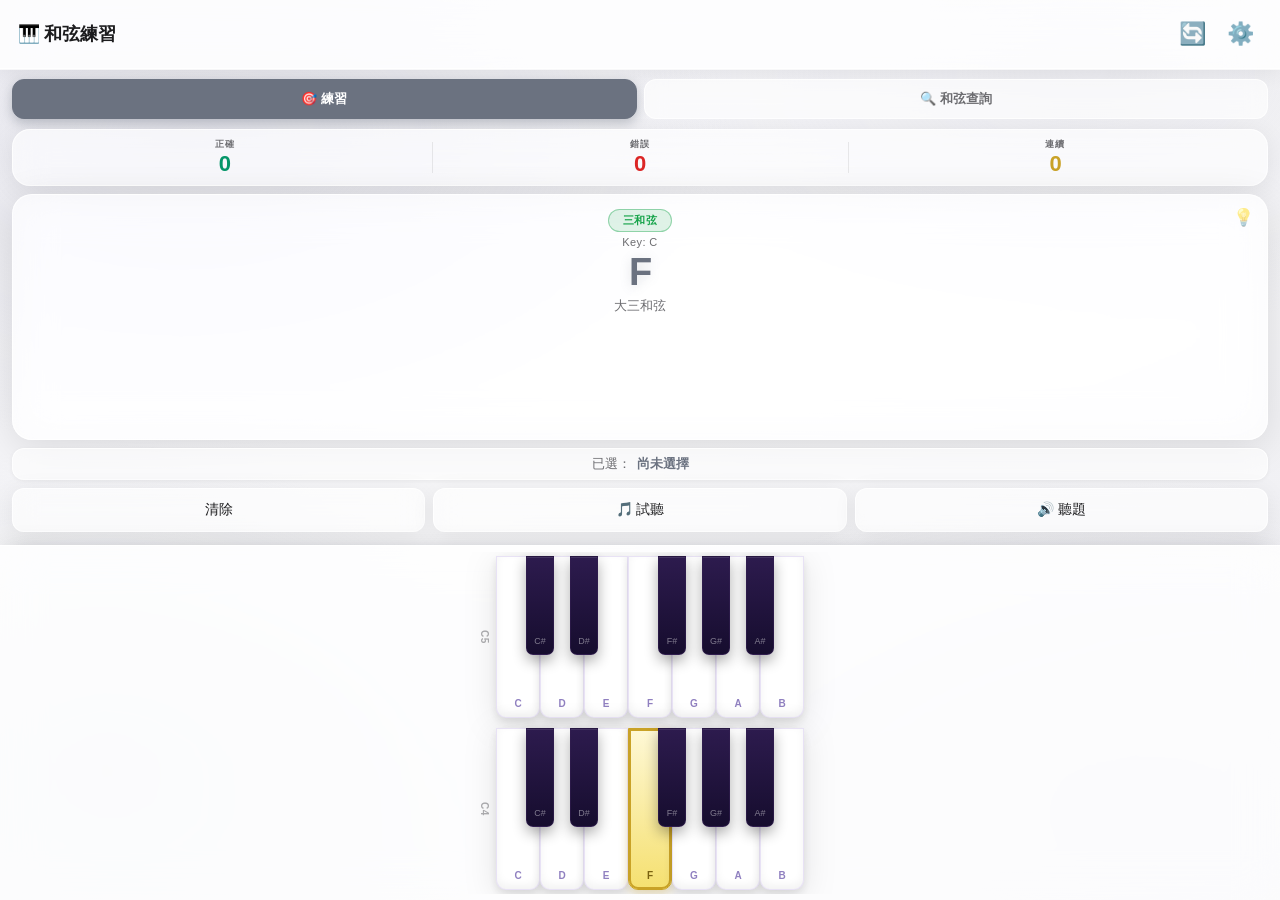
==== commit 7c5d2fe5: "fix: 統一練習/查詢頁版型、鋼琴貼底滿版、修正滑動卡頓 - 練習頁與查詢頁改用同一套「內容區 + 鍵盤固定區」版型：   .view-content 可獨立捲動，.keyboard-tray 固定" ====
--- a/index.html
+++ b/index.html
@@ -96,109 +96,126 @@
       </div>
     </div>
 
+    <!-- 頁籤內容（左右滑動切換） -->
+    <div class="view-stack" id="viewStack">
+
     <!-- 主練習區 -->
-    <main class="practice-area" id="practiceView">
-
-      <!-- 分數列 -->
-      <div class="score-bar">
-        <div class="score-item">
-          <span class="score-label">正確</span>
-          <span class="score-value" id="correctCount">0</span>
-        </div>
-        <div class="score-item">
-          <span class="score-label">錯誤</span>
-          <span class="score-value" id="wrongCount">0</span>
-        </div>
-        <div class="score-item">
-          <span class="score-label">連續</span>
-          <span class="score-value" id="streakCount">0</span>
-        </div>
-      </div>
-
-      <!-- 題目顯示 -->
-      <div class="chord-display">
-        <button id="hintToggleBtn" class="hint-toggle-btn" aria-label="提示">💡</button>
-        <div class="category-badge" id="categoryBadge">三和弦</div>
-        <div class="current-key" id="currentKeyDisplay">Key: C</div>
-        <div class="chord-name" id="chordNameDisplay">--</div>
-        <div class="chord-type" id="chordTypeDisplay"></div>
-        <div class="chord-extra hidden" id="chordExtraDisplay"></div>
-        <div class="chord-jianpu" id="chordJianpuDisplay"></div>
-        <div class="chord-staff hidden" id="chordStaffDisplay"></div>
-      </div>
-
-      <!-- 回饋訊息 -->
-      <div class="feedback hidden" id="feedback">
-        <div class="feedback-icon" id="feedbackIcon"></div>
-        <div class="feedback-text" id="feedbackText"></div>
-        <div class="feedback-detail" id="feedbackDetail"></div>
-      </div>
-
-      <!-- 已選音符 -->
-      <div class="selected-display" id="selectedDisplay">
-        <span class="selected-label">已選：</span>
-        <span class="selected-notes" id="selectedNotesText">尚未選擇</span>
-      </div>
-
-      <!-- 鋼琴鍵盤 -->
-      <div id="pianoContainer" class="input-container"></div>
-
-      <!-- 簡譜 -->
-      <div id="notationContainer" class="input-container hidden"></div>
-
-      <!-- 操作按鈕 -->
-      <div class="action-buttons">
-        <button id="clearBtn"        class="action-btn secondary-btn">清除</button>
-        <button id="playSelectedBtn" class="action-btn secondary-btn">🎵 試聽</button>
-        <button id="listenBtn"       class="action-btn secondary-btn">🔊 聽題</button>
-      </div>
-      <div class="action-buttons" style="margin-top:8px">
-        <button id="submitBtn" class="action-btn primary-btn full-width">送出答案</button>
-        <button id="nextBtn"   class="action-btn primary-btn full-width hidden">下一題 →</button>
+    <main class="practice-area view-page" id="practiceView">
+
+      <div class="view-content">
+
+        <!-- 分數列 -->
+        <div class="score-bar">
+          <div class="score-item">
+            <span class="score-label">正確</span>
+            <span class="score-value" id="correctCount">0</span>
+          </div>
+          <div class="score-item">
+            <span class="score-label">錯誤</span>
+            <span class="score-value" id="wrongCount">0</span>
+          </div>
+          <div class="score-item">
+            <span class="score-label">連續</span>
+            <span class="score-value" id="streakCount">0</span>
+          </div>
+        </div>
+
+        <!-- 題目顯示 -->
+        <div class="chord-display">
+          <button id="hintToggleBtn" class="hint-toggle-btn" aria-label="提示">💡</button>
+          <div class="category-badge" id="categoryBadge">三和弦</div>
+          <div class="current-key" id="currentKeyDisplay">Key: C</div>
+          <div class="chord-name" id="chordNameDisplay">--</div>
+          <div class="chord-type" id="chordTypeDisplay"></div>
+          <div class="chord-extra hidden" id="chordExtraDisplay"></div>
+          <div class="chord-jianpu" id="chordJianpuDisplay"></div>
+          <div class="chord-staff hidden" id="chordStaffDisplay"></div>
+        </div>
+
+        <!-- 回饋訊息 -->
+        <div class="feedback hidden" id="feedback">
+          <div class="feedback-icon" id="feedbackIcon"></div>
+          <div class="feedback-text" id="feedbackText"></div>
+          <div class="feedback-detail" id="feedbackDetail"></div>
+        </div>
+
+        <!-- 已選音符 -->
+        <div class="selected-display" id="selectedDisplay">
+          <span class="selected-label">已選：</span>
+          <span class="selected-notes" id="selectedNotesText">尚未選擇</span>
+        </div>
+
+        <!-- 操作按鈕 -->
+        <div class="action-buttons">
+          <button id="clearBtn"        class="action-btn secondary-btn">清除</button>
+          <button id="playSelectedBtn" class="action-btn secondary-btn">🎵 試聽</button>
+          <button id="listenBtn"       class="action-btn secondary-btn">🔊 聽題</button>
+        </div>
+        <div class="action-buttons" style="margin-top:8px">
+          <button id="submitBtn" class="action-btn primary-btn full-width">送出答案</button>
+          <button id="nextBtn"   class="action-btn primary-btn full-width hidden">下一題 →</button>
+        </div>
+
+      </div>
+
+      <!-- 鍵盤固定區（滿版、貼底） -->
+      <div class="keyboard-tray">
+        <!-- 鋼琴鍵盤 -->
+        <div id="pianoContainer" class="input-container"></div>
+        <!-- 簡譜 -->
+        <div id="notationContainer" class="input-container hidden"></div>
       </div>
 
     </main>
 
     <!-- 和弦查詢頁 -->
-    <section class="lookup-area hidden" id="lookupView">
-
-      <!-- 調性 -->
-      <div class="setting-group lookup-key-group">
-        <label>調性</label>
-        <div class="key-selector" id="lookupKeySelector">
-          <button class="key-btn active" data-key="0">C</button>
-          <button class="key-btn" data-key="1">C#/Db</button>
-          <button class="key-btn" data-key="2">D</button>
-          <button class="key-btn" data-key="3">D#/Eb</button>
-          <button class="key-btn" data-key="4">E</button>
-          <button class="key-btn" data-key="5">F</button>
-          <button class="key-btn" data-key="6">F#/Gb</button>
-          <button class="key-btn" data-key="7">G</button>
-          <button class="key-btn" data-key="8">G#/Ab</button>
-          <button class="key-btn" data-key="9">A</button>
-          <button class="key-btn" data-key="10">A#/Bb</button>
-          <button class="key-btn" data-key="11">B</button>
-        </div>
-      </div>
-
-      <!-- 辨識結果 -->
-      <div class="chord-display">
-        <div class="chord-name" id="lookupChordName">--</div>
-        <div class="chord-type" id="lookupNotesText">尚未按任何琴鍵</div>
-        <div class="chord-staff hidden" id="lookupStaffDisplay"></div>
-      </div>
-
-      <!-- 88 鍵可捲動鋼琴 -->
-      <div class="pw-scroll" id="pianoWideScroll">
-        <div id="pianoWideContainer"></div>
-      </div>
-
-      <div class="action-buttons" style="margin-top:10px">
-        <button id="lookupClearBtn"  class="action-btn secondary-btn">清除</button>
-        <button id="lookupCenterBtn" class="action-btn secondary-btn">回到中央 C4</button>
+    <section class="lookup-area view-page hidden" id="lookupView">
+
+      <div class="view-content">
+
+        <!-- 調性 -->
+        <div class="setting-group lookup-key-group">
+          <label>調性</label>
+          <div class="key-selector" id="lookupKeySelector">
+            <button class="key-btn active" data-key="0">C</button>
+            <button class="key-btn" data-key="1">C#/Db</button>
+            <button class="key-btn" data-key="2">D</button>
+            <button class="key-btn" data-key="3">D#/Eb</button>
+            <button class="key-btn" data-key="4">E</button>
+            <button class="key-btn" data-key="5">F</button>
+            <button class="key-btn" data-key="6">F#/Gb</button>
+            <button class="key-btn" data-key="7">G</button>
+            <button class="key-btn" data-key="8">G#/Ab</button>
+            <button class="key-btn" data-key="9">A</button>
+            <button class="key-btn" data-key="10">A#/Bb</button>
+            <button class="key-btn" data-key="11">B</button>
+          </div>
+        </div>
+
+        <!-- 辨識結果 -->
+        <div class="chord-display">
+          <div class="chord-name" id="lookupChordName">--</div>
+          <div class="chord-type" id="lookupNotesText">尚未按任何琴鍵</div>
+          <div class="chord-staff hidden" id="lookupStaffDisplay"></div>
+        </div>
+
+        <div class="action-buttons" style="margin-top:10px">
+          <button id="lookupClearBtn"  class="action-btn secondary-btn">清除</button>
+          <button id="lookupCenterBtn" class="action-btn secondary-btn">回到中央 C4</button>
+        </div>
+
+      </div>
+
+      <!-- 鍵盤固定區（滿版、貼底） -->
+      <div class="keyboard-tray">
+        <div class="pw-scroll" id="pianoWideScroll">
+          <div id="pianoWideContainer"></div>
+        </div>
       </div>
 
     </section>
+
+    </div>
   </div>
 
   <!-- iOS「加入主畫面」引導（iOS Safari 沒有原生安裝提示，需手動引導） -->
--- a/css/style.css
+++ b/css/style.css
@@ -39,7 +39,12 @@
 /* ── Reset ──────────────────────────────────────────── */
 * { margin:0; padding:0; box-sizing:border-box; -webkit-tap-highlight-color:transparent; }
 
-html, body { height:100%; overflow:hidden; }
+html, body {
+  height: 100%;        /* 舊瀏覽器後援 */
+  height: 100svh;      /* 用「最小視口高度」取代 100vh，Safari 網址列收合/展開時畫面才不會跳動 */
+  overflow: hidden;
+  overscroll-behavior: none; /* 避免下拉回彈把整個 App 版面撐開/彈動 */
+}
 
 /* ── Body 背景 ──────────────────────────────────────── */
 body {
@@ -49,6 +54,9 @@
   color: var(--text-primary);
   user-select: none;
   -webkit-user-select: none;
+  -webkit-touch-callout: none; /* 長按不跳出「拷貝／查詢」選單，減少網頁感 */
+  -webkit-font-smoothing: antialiased;
+  -moz-osx-font-smoothing: grayscale;
   touch-action: manipulation;
   position: relative;
 }
@@ -102,8 +110,12 @@
   border: none;
   font-size: 22px;
   cursor: pointer;
-  padding: 6px;
-  border-radius: 10px;
+  display: flex;
+  align-items: center;
+  justify-content: center;
+  min-width: 44px;
+  min-height: 44px;
+  border-radius: 12px;
   transition: background 0.15s;
 }
 .icon-btn:active { background: rgba(124,58,237,0.1); }
@@ -134,8 +146,10 @@
   padding: 24px 20px;
   width: 100%;
   max-width: 420px;
-  max-height: 87vh;
+  max-height: 87vh;    /* 舊瀏覽器後援 */
+  max-height: 87svh;   /* 視口高度變動時不跳動 */
   overflow-y: auto;
+  overscroll-behavior: contain;
   box-shadow: 0 20px 60px rgba(0, 0, 0, 0.14), 0 2px 0 rgba(255,255,255,0.9) inset;
 }
 
@@ -340,14 +354,39 @@
 .reset-btn:active { background: rgba(220,38,38,0.14); }
 
 /* ── Practice Area ──────────────────────────────────── */
+/* .practice-area 本身只負責上下排列「內容區」跟「鍵盤固定區」，
+   實際的內距/捲動交給 .view-content；鍵盤固定區才能真正貼底滿版 */
 .practice-area {
   flex: 1;
   display: flex;
   flex-direction: column;
-  overflow-y: hidden;
-  overflow-x: clip; /* 裁切視覺但不阻斷子元件的 scroll context */
+  min-height: 0;
+  overflow: hidden;
+}
+
+/* ── 內容區（可捲動，維持左右內距） ──────────────────── */
+.view-content {
+  flex: 1;
+  min-height: 0;
+  display: flex;
+  flex-direction: column;
+  gap: 8px;
+  overflow-y: auto;
+  overflow-x: clip;
+  overscroll-behavior: contain;
   padding: 10px 12px;
-  gap: 8px;
+}
+
+/* ── 鍵盤固定區（貼底、滿版、不隨內容區捲動） ──────────── */
+.keyboard-tray {
+  flex-shrink: 0;
+  width: 100%;
+  background: var(--glass-strong);
+  -webkit-backdrop-filter: blur(20px) saturate(180%);
+  backdrop-filter:         blur(20px) saturate(180%);
+  border-top: 1px solid var(--glass-border);
+  box-shadow: 0 -4px 20px rgba(0,0,0,0.06);
+  padding: 6px 0;
 }
 
 /* ── Score Bar ──────────────────────────────────────── */
@@ -425,16 +464,35 @@
   box-shadow: 0 4px 12px rgba(var(--accent-rgb), 0.40);
 }
 
+/* ── 頁籤內容切換（左右滑動過渡） ─────────────────────── */
+.view-stack {
+  flex: 1;
+  position: relative;
+  min-height: 0;
+  overflow: hidden;
+}
+.view-page {
+  position: absolute;
+  inset: 0;
+}
+/* 切換動畫進行中由 lookup.js 用 inline style 控制 transform/opacity，
+   這裡只提供 transition 時間曲線；平常靜止時不留 transition，避免影響其他互動 */
+.view-page.view-transitioning {
+  /* transform/opacity 用相同時長，transitionend 才會同時觸發，收尾才不會卡一下 */
+  transition: transform 0.28s cubic-bezier(.25,.8,.25,1), opacity 0.28s ease;
+}
+
 /* ── 和弦查詢頁 ──────────────────────────────────────── */
+/* .lookup-area 跟 .practice-area 用同一套「內容區 + 鍵盤固定區」版型，
+   內距/捲動已經在共用的 .view-content / .keyboard-tray 裡處理 */
 .lookup-area {
-  flex: 1;
   display: flex;
   flex-direction: column;
-  overflow-y: auto;
-  padding: 10px 12px;
-  gap: 12px;
+  min-height: 0;
+  overflow: hidden;
 }
 .lookup-area.hidden { display: none; }
+.lookup-area .view-content { gap: 12px; }
 .lookup-key-group { margin-bottom: 0; }
 
 .pw-scroll {
@@ -442,7 +500,9 @@
   overflow-x: auto;
   overflow-y: hidden;
   -webkit-overflow-scrolling: touch;
-  padding: 4px 0 10px;
+  overscroll-behavior: contain;
+  touch-action: pan-x; /* 限制只能水平滑動，避免跟垂直捲動搶手勢、卡頓 */
+  padding: 4px 0;
 }
 .pw-keys {
   display: flex;
@@ -457,7 +517,8 @@
 }
 .pw-white {
   width: 30px;
-  height: clamp(90px, 15vh, 130px);
+  height: clamp(90px, 15vh, 130px);   /* 舊瀏覽器後援 */
+  height: clamp(90px, 15svh, 130px);  /* 視口高度變動時鍵盤不會跳動 */
   background: var(--white-key);
   border: 1px solid rgba(180,160,220,0.30);
   border-radius: 0 0 6px 6px;
@@ -470,7 +531,8 @@
 
 .pw-black {
   width: 18px;
-  height: clamp(56px, 9vh, 80px);
+  height: clamp(56px, 9vh, 80px);   /* 舊瀏覽器後援 */
+  height: clamp(56px, 9svh, 80px); /* 視口高度變動時鍵盤不會跳動 */
   background: linear-gradient(180deg, #2d1b4e 0%, #160d2e 100%);
   border: 1px solid rgba(50,30,80,0.6);
   border-radius: 0 0 4px 4px;
@@ -539,8 +601,11 @@
   background: rgba(255,255,255,0.12);
   border: none;
   color: #fff;
-  width: 26px;
-  height: 26px;
+  display: flex;
+  align-items: center;
+  justify-content: center;
+  width: 40px;
+  height: 40px;
   border-radius: 50%;
   font-size: 13px;
   cursor: pointer;
@@ -568,14 +633,18 @@
 /* 提示切換按鈕（右上角） */
 .hint-toggle-btn {
   position: absolute;
-  top: 8px;
-  right: 10px;
+  top: 2px;
+  right: 4px;
   background: none;
   border: none;
   font-size: 17px;
   cursor: pointer;
-  padding: 4px 6px;
-  border-radius: 8px;
+  display: flex;
+  align-items: center;
+  justify-content: center;
+  min-width: 40px;
+  min-height: 40px;
+  border-radius: 10px;
   opacity: 0.45;
   transition: opacity 0.15s, background 0.15s;
   line-height: 1;
@@ -635,8 +704,12 @@
   font-size: 14px;
   cursor: pointer;
   color: var(--text-secondary);
-  padding: 5px 10px;
-  border-radius: 10px;
+  display: flex;
+  align-items: center;
+  justify-content: center;
+  min-width: 40px;
+  min-height: 40px;
+  border-radius: 12px;
   font-weight: 600;
   transition: background 0.15s;
 }
@@ -652,7 +725,7 @@
 /* 分類徽章：顏色由 JS 設定 */
 .category-badge {
   display: inline-block;
-  font-size: 10px;
+  font-size: 11px;
   font-weight: 800;
   padding: 3px 14px;
   border-radius: 20px;
@@ -671,7 +744,7 @@
 }
 
 .chord-name {
-  font-size: 42px;
+  font-size: 38px;
   font-weight: 900;
   letter-spacing: -1px;
   color: var(--accent);
@@ -687,7 +760,7 @@
 }
 
 .chord-extra {
-  font-size: 12px;
+  font-size: 11px;
   font-weight: 600;
   color: var(--warning);
   margin-top: 3px;
@@ -706,10 +779,17 @@
 /* ── 五線譜（VexFlow 引擎繪製） ───────────────────────── */
 .chord-staff {
   margin-top: 10px;
-  display: flex;
-  justify-content: center;
-}
-.chord-staff.hidden { display: none; }
+  min-height: 100px; /* 固定預留高度，避免五線譜出現/消失、或音符變化導致版面跳動 */
+  display: flex;
+  justify-content: center;
+  align-items: center;
+}
+/* 用 visibility 取代 display:none，保留版面空間避免跳動；
+   要蓋過全域 .hidden{display:none!important}，用更高特異性 + !important */
+.chord-staff.hidden {
+  display: flex !important;
+  visibility: hidden !important;
+}
 
 .chord-staff .staff-svg {
   width: 100%;
@@ -775,16 +855,17 @@
 .selected-label { color: var(--text-secondary); font-weight: 500; }
 .selected-notes { color: var(--accent); font-weight: 700; }
 
-/* ── Input Container ────────────────────────────────── */
+/* ── Input Container（放在 .keyboard-tray 貼底鍵盤固定區裡） ─ */
 .input-container {
-  flex: 1;
+  width: 100%;
   display: flex;
   align-items: center;
   justify-content: flex-start; /* 讓內容從左對齊，配合水平滾動 */
-  min-height: 0;
   overflow-x: auto;
   overflow-y: hidden;
   -webkit-overflow-scrolling: touch;
+  overscroll-behavior: contain;
+  touch-action: pan-x; /* 限制只能水平滑動，避免跟頁面捲動搶手勢、卡頓 */
   scrollbar-width: none; /* Firefox */
 }
 .input-container::-webkit-scrollbar { display: none; } /* Chrome/Safari */
@@ -839,7 +920,8 @@
 /* ── 白鍵（每排 7 鍵，尺寸加大） ──────────────────────── */
 .white-key {
   width: 44px;
-  height: clamp(110px, 18vh, 165px);
+  height: clamp(110px, 18vh, 165px);   /* 舊瀏覽器後援 */
+  height: clamp(110px, 18svh, 165px); /* 視口高度變動時鍵盤不會跳動 */
   background: var(--white-key);
   border: 1px solid rgba(180,160,220,0.30);
   border-radius: 0 0 10px 10px;
@@ -854,7 +936,8 @@
 /* ── 黑鍵 ──────────────────────────────────────────────── */
 .black-key {
   width: 28px;
-  height: clamp(68px, 11vh, 103px);
+  height: clamp(68px, 11vh, 103px);   /* 舊瀏覽器後援 */
+  height: clamp(68px, 11svh, 103px); /* 視口高度變動時鍵盤不會跳動 */
   background: linear-gradient(180deg, #2d1b4e 0%, #160d2e 100%);
   border: 1px solid rgba(50,30,80,0.6);
   border-radius: 0 0 7px 7px;
@@ -1155,9 +1238,9 @@
 
 /* 中等高度（iPhone SE 直式）：壓縮上方元件騰出鍵盤空間 */
 @media (max-height: 720px) {
-  .practice-area   { gap: 6px; padding: 8px 12px; }
+  .view-content    { gap: 6px; padding: 8px 12px; }
   .chord-display   { padding: 10px 14px; }
-  .chord-name      { font-size: 36px; }
+  .chord-name      { font-size: 32px; }
   .score-bar       { padding: 4px; }
   .primary-btn     { padding: 13px; }
   .secondary-btn   { padding: 10px 14px; }
@@ -1166,7 +1249,7 @@
 /* 矮螢幕 / 橫式 */
 @media (max-height: 600px) {
   .chord-display { padding: 6px 12px; }
-  .chord-name    { font-size: 28px; }
+  .chord-name    { font-size: 26px; }
   .piano-keyboard { gap: 6px; }
   /* 白鍵高度已用 clamp() 自動縮小，只需縮小寬度 */
   .white-key     { width: 36px; }
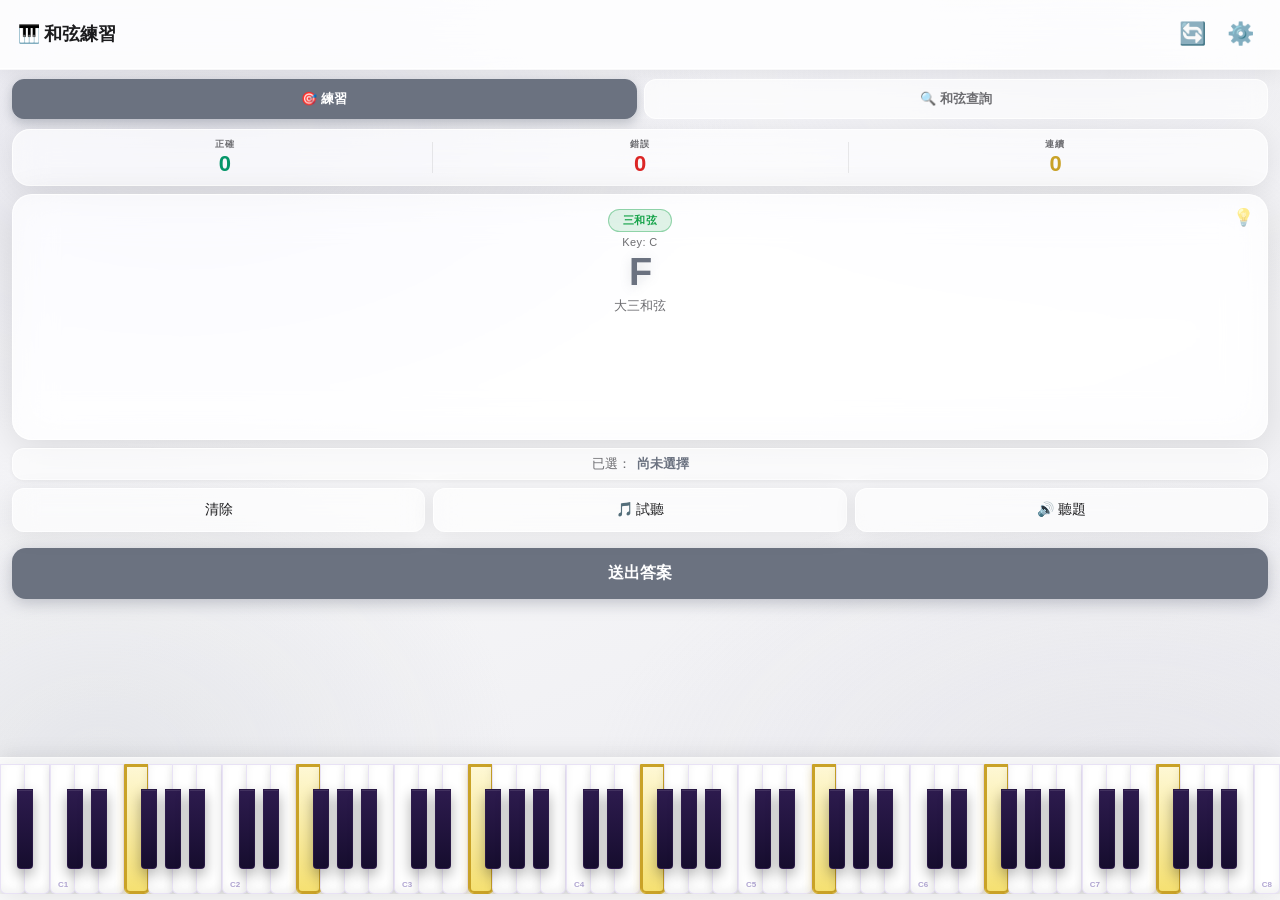
==== commit 2b4c007a: "feat: 練習/查詢鋼琴共用滑動元件、調性折疊、無障礙文字選取 - 練習模式鋼琴改用可橫向捲動的 PianoWide（新增 pitchClassMode，   支援根音金色標示/答題對錯標色，API" ====
--- a/index.html
+++ b/index.html
@@ -173,9 +173,13 @@
 
       <div class="view-content">
 
-        <!-- 調性 -->
-        <div class="setting-group lookup-key-group">
-          <label>調性</label>
+        <!-- 調性（預設折疊） -->
+        <details class="lookup-key-group" id="lookupKeyGroup">
+          <summary class="lookup-key-summary">
+            <span class="lookup-key-summary-label">調性</span>
+            <span class="lookup-key-summary-value" id="lookupKeySummaryValue">C</span>
+            <span class="lookup-key-chevron">▾</span>
+          </summary>
           <div class="key-selector" id="lookupKeySelector">
             <button class="key-btn active" data-key="0">C</button>
             <button class="key-btn" data-key="1">C#/Db</button>
@@ -190,7 +194,7 @@
             <button class="key-btn" data-key="10">A#/Bb</button>
             <button class="key-btn" data-key="11">B</button>
           </div>
-        </div>
+        </details>
 
         <!-- 辨識結果 -->
         <div class="chord-display">
@@ -237,7 +241,6 @@
 
   <script src="js/chord.js"></script>
   <script src="js/audio.js"></script>
-  <script src="js/piano.js"></script>
   <script src="js/notation.js"></script>
   <script src="js/vendor/vexflow-bravura.js"></script>
   <script src="js/staff.js"></script>
--- a/css/style.css
+++ b/css/style.css
@@ -55,6 +55,8 @@
   user-select: none;
   -webkit-user-select: none;
   -webkit-touch-callout: none; /* 長按不跳出「拷貝／查詢」選單，減少網頁感 */
+  /* user-select:none 只適合按鈕/鍵盤這類互動元件；文字內容（提示、答案音名）
+     開放選取才符合無障礙（螢幕閱讀器/複製貼上）需求，下面針對內容區塊個別開回來 */
   -webkit-font-smoothing: antialiased;
   -moz-osx-font-smoothing: grayscale;
   touch-action: manipulation;
@@ -493,7 +495,47 @@
 }
 .lookup-area.hidden { display: none; }
 .lookup-area .view-content { gap: 12px; }
-.lookup-key-group { margin-bottom: 0; }
+
+/* 調性選單：預設折疊的 <details>，展開後才顯示 12 個調性按鈕 */
+.lookup-key-group {
+  background: var(--glass);
+  -webkit-backdrop-filter: blur(10px);
+  backdrop-filter:         blur(10px);
+  border: 1px solid var(--glass-border);
+  border-radius: 14px;
+  box-shadow: 0 2px 8px rgba(0,0,0,0.05);
+}
+.lookup-key-summary {
+  display: flex;
+  align-items: center;
+  gap: 8px;
+  padding: 12px 14px;
+  cursor: pointer;
+  list-style: none; /* Firefox 預設三角形 */
+}
+.lookup-key-summary::-webkit-details-marker { display: none; } /* Chrome/Safari 預設三角形 */
+.lookup-key-summary-label {
+  font-size: 11px;
+  font-weight: 700;
+  color: var(--text-secondary);
+  text-transform: uppercase;
+  letter-spacing: 1px;
+}
+.lookup-key-summary-value {
+  flex: 1;
+  font-size: 14px;
+  font-weight: 800;
+  color: var(--accent);
+}
+.lookup-key-chevron {
+  font-size: 11px;
+  color: var(--text-secondary);
+  transition: transform 0.2s;
+}
+.lookup-key-group[open] .lookup-key-chevron { transform: rotate(180deg); }
+.lookup-key-group .key-selector {
+  padding: 0 14px 14px;
+}
 
 .pw-scroll {
   width: 100%;
@@ -568,6 +610,38 @@
   box-shadow: 0 4px 12px rgba(var(--accent-rgb),0.40), inset 0 1px 0 rgba(255,255,255,0.2);
 }
 
+/* 根音（金色標示，練習模式用） */
+.pw-white.root-note {
+  background: linear-gradient(180deg, #fef8d6 0%, #f5e070 100%);
+  border-color: #c9a227;
+  box-shadow: inset 0 0 0 2px #c9a227, 0 4px 10px rgba(201,162,39,0.30);
+}
+.pw-white.root-note .pw-label { color: #7a6210; font-weight: 800; }
+.pw-black.root-note {
+  background: linear-gradient(180deg, #c9a227 0%, #7a6210 100%);
+  box-shadow: 0 4px 12px rgba(201,162,39,0.45), inset 0 1px 0 rgba(255,255,255,0.2);
+}
+
+/* 答題高亮（練習模式用） */
+.pw-white.correct-highlight {
+  background: linear-gradient(180deg, #d1fae5 0%, #6ee7b7 100%);
+  border-color: var(--success);
+  box-shadow: inset 0 0 0 2px var(--success), 0 4px 10px rgba(5,150,105,0.25);
+}
+.pw-black.correct-highlight {
+  background: linear-gradient(180deg, #059669 0%, #065f46 100%);
+  box-shadow: 0 4px 12px rgba(5,150,105,0.40);
+}
+.pw-white.wrong-highlight {
+  background: linear-gradient(180deg, #fee2e2 0%, #fca5a5 100%);
+  border-color: var(--wrong);
+  box-shadow: inset 0 0 0 2px var(--wrong), 0 4px 10px rgba(220,38,38,0.22);
+}
+.pw-black.wrong-highlight {
+  background: linear-gradient(180deg, #dc2626 0%, #991b1b 100%);
+  box-shadow: 0 4px 12px rgba(220,38,38,0.38);
+}
+
 /* ── iOS「加入主畫面」引導 ───────────────────────────── */
 .ios-install-banner {
   position: fixed;
@@ -870,134 +944,6 @@
 }
 .input-container::-webkit-scrollbar { display: none; } /* Chrome/Safari */
 .input-container.hidden { display: none; }
-
-/* ── Piano Keyboard（上下雙排） ──────────────────────── */
-.piano-keyboard {
-  display: flex;
-  flex-direction: column;
-  align-items: center;
-  width: 100%;
-  gap: 10px;
-  padding: 4px 0;
-}
-
-/* 每個八度的一排（標籤 + 鍵盤） */
-.piano-row {
-  display: flex;
-  align-items: center;
-  gap: 6px;
-}
-
-/* 左側八度標籤（如 C4 / C3） */
-.piano-row-label {
-  font-size: 10px;
-  font-weight: 700;
-  color: var(--text-secondary);
-  writing-mode: vertical-rl;
-  text-orientation: mixed;
-  width: 14px;
-  flex-shrink: 0;
-  opacity: 0.55;
-  letter-spacing: 0.5px;
-}
-
-.piano-octave {
-  display: flex;
-  position: relative;
-  filter: drop-shadow(0 6px 16px rgba(0,0,0,0.10));
-}
-
-.piano-key {
-  display: flex;
-  align-items: flex-end;
-  justify-content: center;
-  padding-bottom: 8px;
-  cursor: pointer;
-  position: relative;
-  transition: background 0.08s;
-}
-
-/* ── 白鍵（每排 7 鍵，尺寸加大） ──────────────────────── */
-.white-key {
-  width: 44px;
-  height: clamp(110px, 18vh, 165px);   /* 舊瀏覽器後援 */
-  height: clamp(110px, 18svh, 165px); /* 視口高度變動時鍵盤不會跳動 */
-  background: var(--white-key);
-  border: 1px solid rgba(180,160,220,0.30);
-  border-radius: 0 0 10px 10px;
-  z-index: 1;
-  box-shadow:
-    inset 0 -4px 8px rgba(0,0,0,0.05),
-    0 4px 10px rgba(0,0,0,0.10);
-}
-.white-key:active { background: #f0ecff; }
-.white-key .key-label { color: #9080c0; font-size: 10px; font-weight: 600; }
-
-/* ── 黑鍵 ──────────────────────────────────────────────── */
-.black-key {
-  width: 28px;
-  height: clamp(68px, 11vh, 103px);   /* 舊瀏覽器後援 */
-  height: clamp(68px, 11svh, 103px); /* 視口高度變動時鍵盤不會跳動 */
-  background: linear-gradient(180deg, #2d1b4e 0%, #160d2e 100%);
-  border: 1px solid rgba(50,30,80,0.6);
-  border-radius: 0 0 7px 7px;
-  z-index: 2;
-  margin-left: -14px; margin-right: -14px;
-  box-shadow:
-    0 6px 14px rgba(0,0,0,0.32),
-    inset 0 1px 0 rgba(255,255,255,0.10);
-}
-.black-key:active { background: linear-gradient(180deg, #4a2e7a 0%, #2d1b4e 100%); }
-.black-key .key-label { color: rgba(255,255,255,0.45); font-size: 9px; font-weight: 500; }
-
-/* 根音（金色標示） */
-.piano-key.root-note.white-key {
-  background: linear-gradient(180deg, #fef8d6 0%, #f5e070 100%);
-  border-color: #c9a227;
-  box-shadow: inset 0 0 0 2px #c9a227, 0 4px 10px rgba(201,162,39,0.30);
-}
-.piano-key.root-note.white-key .key-label { color: #7a6210; font-weight: 800; }
-
-.piano-key.root-note.black-key {
-  background: linear-gradient(180deg, #c9a227 0%, #7a6210 100%);
-  box-shadow: 0 4px 12px rgba(201,162,39,0.45), inset 0 1px 0 rgba(255,255,255,0.2);
-}
-.piano-key.root-note.black-key .key-label { color: white; }
-
-/* 選取 / 高亮狀態 */
-.piano-key.selected.white-key {
-  background: linear-gradient(180deg, #e5e7eb 0%, #d1d5db 100%);
-  border-color: var(--accent);
-  box-shadow: inset 0 0 0 2px var(--accent), 0 4px 10px rgba(var(--accent-rgb),0.22);
-}
-.piano-key.selected.white-key .key-label { color: var(--accent); font-weight: 700; }
-
-.piano-key.selected.black-key {
-  background: linear-gradient(180deg, #6b7280 0%, #4b5563 100%);
-  box-shadow: 0 4px 12px rgba(var(--accent-rgb),0.40), inset 0 1px 0 rgba(255,255,255,0.2);
-}
-.piano-key.selected.black-key .key-label { color: white; }
-
-.piano-key.correct-highlight.white-key {
-  background: linear-gradient(180deg, #d1fae5 0%, #6ee7b7 100%);
-  border-color: var(--success);
-  box-shadow: inset 0 0 0 2px var(--success), 0 4px 10px rgba(5,150,105,0.25);
-}
-.piano-key.correct-highlight.black-key {
-  background: linear-gradient(180deg, #059669 0%, #065f46 100%);
-  box-shadow: 0 4px 12px rgba(5,150,105,0.40);
-}
-.piano-key.wrong-highlight.white-key {
-  background: linear-gradient(180deg, #fee2e2 0%, #fca5a5 100%);
-  border-color: var(--wrong);
-  box-shadow: inset 0 0 0 2px var(--wrong), 0 4px 10px rgba(220,38,38,0.22);
-}
-.piano-key.wrong-highlight.black-key {
-  background: linear-gradient(180deg, #dc2626 0%, #991b1b 100%);
-  box-shadow: 0 4px 12px rgba(220,38,38,0.38);
-}
-.piano-key.correct-highlight .key-label,
-.piano-key.wrong-highlight .key-label { color: white; font-weight: 700; }
 
 /* ── Notation Keyboard (Piano Layout) ───────────────────── */
 
@@ -1234,6 +1180,21 @@
 /* ── Utility ────────────────────────────────────────── */
 .hidden { display: none !important; }
 
+/* 內容文字開放選取（複製提示、答案音名等），跟按鈕/鍵盤的 user-select:none 區分開 */
+.hint-modal-content,
+.feedback-detail,
+.feedback-text,
+.chord-name,
+.chord-type,
+.chord-jianpu,
+.selected-notes,
+#lookupChordName,
+#lookupNotesText {
+  user-select: text;
+  -webkit-user-select: text;
+  -webkit-touch-callout: default; /* 這幾塊文字要能長按選取/複製，蓋回 body 的 touch-callout:none */
+}
+
 /* ── Responsive ─────────────────────────────────────── */
 
 /* 中等高度（iPhone SE 直式）：壓縮上方元件騰出鍵盤空間 */
@@ -1250,10 +1211,6 @@
 @media (max-height: 600px) {
   .chord-display { padding: 6px 12px; }
   .chord-name    { font-size: 26px; }
-  .piano-keyboard { gap: 6px; }
-  /* 白鍵高度已用 clamp() 自動縮小，只需縮小寬度 */
-  .white-key     { width: 36px; }
-  .black-key     { width: 22px; margin-left: -11px; margin-right: -11px; }
   .nk-keys       { height: 130px; }
   .nk-white      { width: 38px; height: 130px; }
   .nk-black      { width: 24px; height: 82px; margin-left: -12px; margin-right: -12px; }
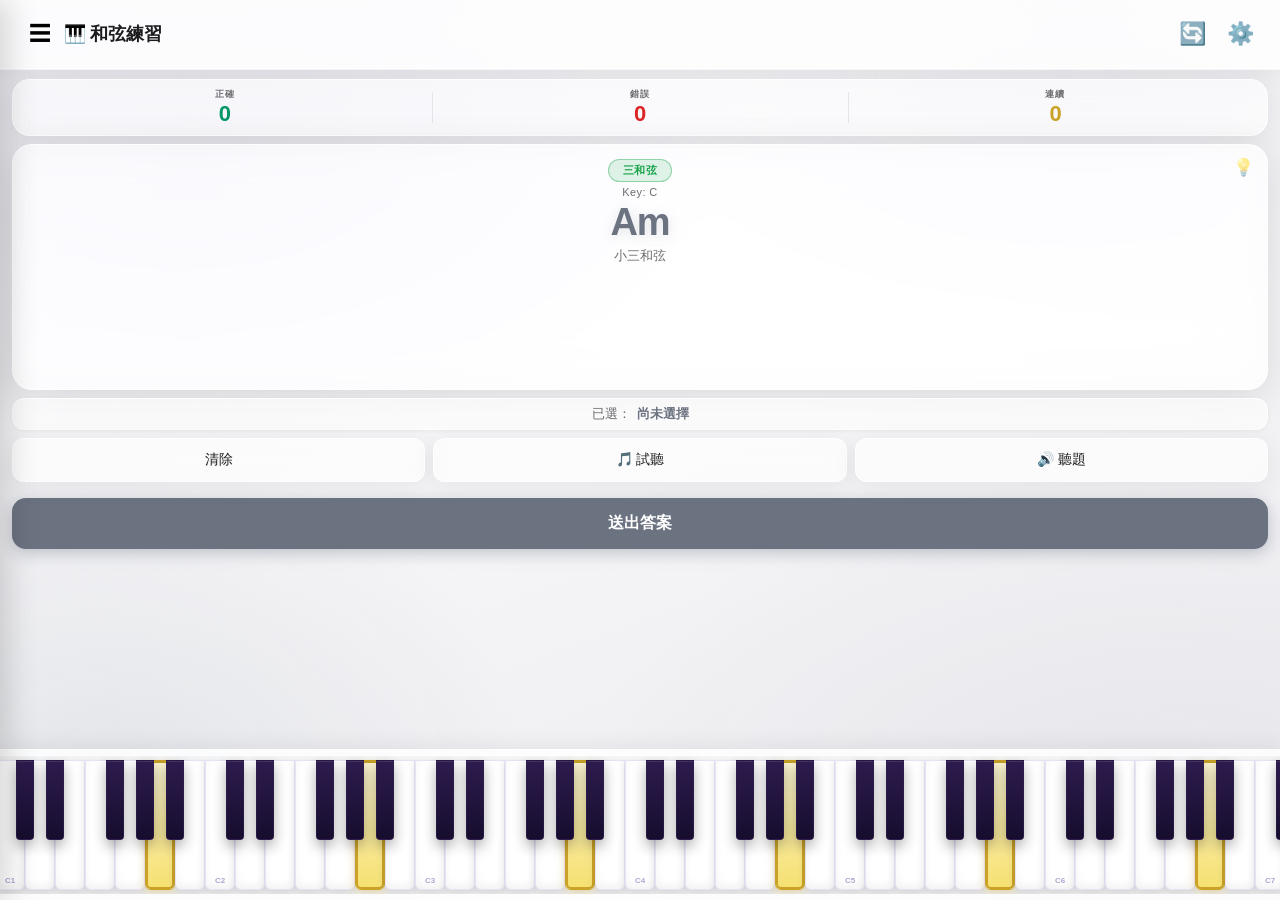
==== commit 3a16c03a: "feat: 和弦知識頁、側邊欄導覽、修正練習鋼琴滑動 - 新增「和弦知識」頁（js/knowledge.js）：和弦符號分類教學，可調整   根音/低音即時預覽（含轉位/複合和弦），配合五線譜顯示範例" ====
--- a/index.html
+++ b/index.html
@@ -20,17 +20,34 @@
 
     <!-- 頂部標題列 -->
     <header class="app-header">
-      <h1>🎹 和弦練習</h1>
+      <div class="header-left">
+        <button id="sidebarToggle" class="icon-btn" aria-label="選單">☰</button>
+        <h1>🎹 和弦練習</h1>
+      </div>
       <div class="header-actions">
         <button id="refreshBtn"  class="icon-btn" aria-label="換一題">🔄</button>
         <button id="settingsBtn" class="icon-btn" aria-label="設定">⚙️</button>
       </div>
     </header>
 
-    <!-- 頁籤切換 -->
-    <nav class="view-tabs" id="viewTabs">
-      <button class="view-tab active" data-view="practice">🎯 練習</button>
-      <button class="view-tab" data-view="lookup">🔍 和弦查詢</button>
+    <!-- 側邊欄遮罩 -->
+    <div class="sidebar-overlay" id="sidebarOverlay"></div>
+
+    <!-- 側邊欄導覽（練習／查詢／知識三個獨立頁面） -->
+    <nav class="sidebar" id="sidebar">
+      <div class="sidebar-header">
+        <span class="sidebar-title">🎹 和弦練習</span>
+        <button id="sidebarClose" class="icon-btn" aria-label="關閉選單">✕</button>
+      </div>
+      <button class="sidebar-item active" data-view="practice">
+        <span class="sidebar-item-icon">🎯</span><span>練習</span>
+      </button>
+      <button class="sidebar-item" data-view="lookup">
+        <span class="sidebar-item-icon">🔍</span><span>和弦查詢</span>
+      </button>
+      <button class="sidebar-item" data-view="knowledge">
+        <span class="sidebar-item-icon">📖</span><span>和弦知識</span>
+      </button>
     </nav>
 
     <!-- 設定面板 -->
@@ -158,10 +175,12 @@
 
       </div>
 
-      <!-- 鍵盤固定區（滿版、貼底） -->
+      <!-- 鍵盤固定區（滿版、貼底，跟查詢頁的 88 鍵鋼琴同一套結構） -->
       <div class="keyboard-tray">
-        <!-- 鋼琴鍵盤 -->
-        <div id="pianoContainer" class="input-container"></div>
+        <!-- 鋼琴鍵盤（可橫向捲動） -->
+        <div class="pw-scroll" id="pianoScroll">
+          <div id="pianoContainer"></div>
+        </div>
         <!-- 簡譜 -->
         <div id="notationContainer" class="input-container hidden"></div>
       </div>
@@ -219,6 +238,76 @@
 
     </section>
 
+    <!-- 和弦知識頁 -->
+    <section class="knowledge-area view-page hidden" id="knowledgeView">
+
+      <div class="view-content">
+
+        <!-- 簡介 -->
+        <div class="knowledge-intro">
+          <h2>怎麼讀和弦符號？</h2>
+          <p>順序是：<strong>根音</strong> →
+            <strong>性質</strong>（大 / 小 / 屬 / 減 / 增）→
+            <strong>延伸音</strong>（7、9、11…）→
+            <strong>低音</strong>（斜線和弦）。<br>
+            例如 <code>Cm7/G</code> ＝ 根音 C、小七和弦、低音改成 G。</p>
+        </div>
+
+        <!-- 範例卡（會隨下方選擇即時更新） -->
+        <div class="chord-display" id="knowledgeCard">
+          <div class="chord-name" id="knowledgeSymbol">--</div>
+          <div class="chord-type" id="knowledgeName"></div>
+          <div class="knowledge-formula" id="knowledgeFormula"></div>
+          <div class="knowledge-desc" id="knowledgeDesc"></div>
+          <div class="chord-staff" id="knowledgeStaffDisplay"></div>
+        </div>
+
+        <!-- 根音 -->
+        <div class="setting-group">
+          <label>根音</label>
+          <div class="key-selector" id="knowledgeRootSelector">
+            <button class="key-btn active" data-key="0">C</button>
+            <button class="key-btn" data-key="1">C#/Db</button>
+            <button class="key-btn" data-key="2">D</button>
+            <button class="key-btn" data-key="3">D#/Eb</button>
+            <button class="key-btn" data-key="4">E</button>
+            <button class="key-btn" data-key="5">F</button>
+            <button class="key-btn" data-key="6">F#/Gb</button>
+            <button class="key-btn" data-key="7">G</button>
+            <button class="key-btn" data-key="8">G#/Ab</button>
+            <button class="key-btn" data-key="9">A</button>
+            <button class="key-btn" data-key="10">A#/Bb</button>
+            <button class="key-btn" data-key="11">B</button>
+          </div>
+        </div>
+
+        <!-- 低音（選填，示範轉位／複合和弦） -->
+        <div class="setting-group">
+          <label>低音 <span class="label-hint">（選填，示範轉位／複合和弦，如 C/E）</span></label>
+          <select id="knowledgeBassSelect" class="knowledge-bass-select">
+            <option value="" selected>原位（不變）</option>
+            <option value="0">C</option>
+            <option value="1">C#/Db</option>
+            <option value="2">D</option>
+            <option value="3">D#/Eb</option>
+            <option value="4">E</option>
+            <option value="5">F</option>
+            <option value="6">F#/Gb</option>
+            <option value="7">G</option>
+            <option value="8">G#/Ab</option>
+            <option value="9">A</option>
+            <option value="10">A#/Bb</option>
+            <option value="11">B</option>
+          </select>
+        </div>
+
+        <!-- 和弦符號分類清單 -->
+        <div class="knowledge-groups" id="knowledgeGroups"></div>
+
+      </div>
+
+    </section>
+
     </div>
   </div>
 
@@ -245,7 +334,9 @@
   <script src="js/vendor/vexflow-bravura.js"></script>
   <script src="js/staff.js"></script>
   <script src="js/piano-wide.js"></script>
+  <script src="js/tabs.js"></script>
   <script src="js/app.js"></script>
   <script src="js/lookup.js"></script>
+  <script src="js/knowledge.js"></script>
 </body>
 </html>
--- a/css/style.css
+++ b/css/style.css
@@ -100,6 +100,12 @@
   box-shadow: 0 1px 0 rgba(255,255,255,0.7), var(--glass-shadow);
 }
 
+.header-left {
+  display: flex;
+  align-items: center;
+  gap: 2px;
+}
+
 .app-header h1 {
   font-size: 18px;
   font-weight: 700;
@@ -439,31 +445,78 @@
 #wrongCount   { color: var(--danger); }
 #streakCount  { color: var(--warning); }
 
-/* ── 頁籤切換 ────────────────────────────────────────── */
-.view-tabs {
-  display: flex;
-  gap: 7px;
-  padding: 10px 12px 0;
-}
-.view-tab {
-  flex: 1;
-  background: var(--glass);
-  -webkit-backdrop-filter: blur(10px);
-  backdrop-filter:         blur(10px);
-  border: 1px solid var(--glass-border);
-  border-radius: 12px;
-  color: var(--text-secondary);
-  padding: 10px 4px;
-  font-size: 13px;
-  font-weight: 700;
-  cursor: pointer;
-  transition: all 0.15s;
-}
-.view-tab.active {
-  background: var(--accent);
-  border-color: var(--accent);
-  color: white;
-  box-shadow: 0 4px 12px rgba(var(--accent-rgb), 0.40);
+/* ── 側邊欄導覽（練習／查詢／知識三個獨立頁面） ────────── */
+.sidebar-overlay {
+  position: fixed;
+  inset: 0;
+  background: rgba(0,0,0,0.35);
+  z-index: 240;
+  opacity: 0;
+  pointer-events: none;
+  transition: opacity 0.28s ease;
+}
+.sidebar-overlay.open {
+  opacity: 1;
+  pointer-events: auto;
+}
+
+.sidebar {
+  position: fixed;
+  top: 0; bottom: 0; left: 0;
+  width: min(78vw, 280px);
+  z-index: 250;
+  display: flex;
+  flex-direction: column;
+  background: var(--glass-strong);
+  -webkit-backdrop-filter: blur(28px) saturate(180%);
+  backdrop-filter:         blur(28px) saturate(180%);
+  border-right: 1px solid var(--glass-border);
+  box-shadow: 8px 0 30px rgba(0,0,0,0.16);
+  padding-top:    var(--safe-top);
+  padding-bottom: var(--safe-bottom);
+  transform: translateX(-100%);
+  transition: transform 0.28s cubic-bezier(.25,.8,.25,1);
+}
+.sidebar.open { transform: translateX(0); }
+
+.sidebar-header {
+  display: flex;
+  align-items: center;
+  justify-content: space-between;
+  padding: 10px 8px 10px 16px;
+  border-bottom: 1px solid var(--glass-border);
+  margin-bottom: 8px;
+}
+.sidebar-title {
+  font-size: 15px;
+  font-weight: 800;
+  color: var(--text-primary);
+  letter-spacing: -0.2px;
+}
+
+.sidebar-item {
+  display: flex;
+  align-items: center;
+  gap: 12px;
+  width: 100%;
+  padding: 14px 18px;
+  background: none;
+  border: none;
+  border-left: 3px solid transparent;
+  text-align: left;
+  font-size: 15px;
+  font-weight: 600;
+  color: var(--text-primary);
+  cursor: pointer;
+  transition: background 0.15s, color 0.15s;
+}
+.sidebar-item-icon { font-size: 18px; }
+.sidebar-item:active { background: rgba(0,0,0,0.05); }
+.sidebar-item.active {
+  background: rgba(var(--accent-rgb), 0.12);
+  color: var(--accent);
+  font-weight: 800;
+  border-left-color: var(--accent);
 }
 
 /* ── 頁籤內容切換（左右滑動過渡） ─────────────────────── */
@@ -495,6 +548,136 @@
 }
 .lookup-area.hidden { display: none; }
 .lookup-area .view-content { gap: 12px; }
+
+/* ── 和弦知識頁 ──────────────────────────────────────── */
+/* 這頁沒有鍵盤固定區，.view-content 直接撐滿整個頁面並可捲動 */
+.knowledge-area {
+  display: flex;
+  flex-direction: column;
+  min-height: 0;
+  overflow: hidden;
+}
+.knowledge-area.hidden { display: none; }
+.knowledge-area .view-content { gap: 12px; padding-bottom: 20px; }
+
+.knowledge-intro {
+  background: var(--glass);
+  -webkit-backdrop-filter: blur(10px);
+  backdrop-filter:         blur(10px);
+  border: 1px solid var(--glass-border);
+  border-radius: 14px;
+  padding: 14px 16px;
+}
+.knowledge-intro h2 {
+  font-size: 14px;
+  font-weight: 800;
+  margin-bottom: 6px;
+  color: var(--text-primary);
+}
+.knowledge-intro p {
+  font-size: 12.5px;
+  line-height: 1.7;
+  color: var(--text-secondary);
+}
+.knowledge-intro code {
+  background: rgba(0,0,0,0.06);
+  padding: 1px 6px;
+  border-radius: 6px;
+  font-family: 'SF Mono', 'Menlo', monospace;
+  color: var(--accent);
+  font-weight: 700;
+}
+
+.knowledge-formula {
+  font-size: 13px;
+  color: var(--text-secondary);
+  margin-top: 5px;
+  font-family: 'SF Mono', 'Menlo', monospace;
+  letter-spacing: 0.5px;
+}
+.knowledge-desc {
+  font-size: 12px;
+  color: var(--text-secondary);
+  margin-top: 3px;
+}
+
+.knowledge-bass-select {
+  width: 100%;
+  padding: 11px 14px;
+  background: var(--glass);
+  -webkit-backdrop-filter: blur(10px);
+  backdrop-filter:         blur(10px);
+  border: 1px solid var(--glass-border);
+  border-radius: 12px;
+  color: var(--text-primary);
+  font-size: 14px;
+  font-weight: 600;
+  cursor: pointer;
+}
+
+.knowledge-groups {
+  display: flex;
+  flex-direction: column;
+  gap: 14px;
+}
+.knowledge-group-header {
+  display: flex;
+  align-items: baseline;
+  gap: 8px;
+  margin-bottom: 7px;
+  padding: 0 2px;
+}
+.knowledge-group-label {
+  font-size: 11px;
+  font-weight: 700;
+  color: var(--text-secondary);
+  text-transform: uppercase;
+  letter-spacing: 1px;
+}
+.knowledge-group-desc {
+  font-size: 11px;
+  color: var(--text-hint);
+}
+.knowledge-list {
+  display: flex;
+  flex-direction: column;
+  gap: 6px;
+}
+.knowledge-item {
+  display: flex;
+  align-items: center;
+  justify-content: space-between;
+  gap: 10px;
+  background: var(--glass);
+  -webkit-backdrop-filter: blur(10px);
+  backdrop-filter:         blur(10px);
+  border: 1px solid var(--glass-border);
+  border-radius: 12px;
+  padding: 11px 14px;
+  cursor: pointer;
+  min-height: 44px;
+  box-shadow: 0 1px 4px rgba(0,0,0,0.05);
+  transition: all 0.15s;
+}
+.knowledge-item-symbol {
+  font-size: 15px;
+  font-weight: 800;
+  color: var(--text-primary);
+  font-family: 'SF Mono', 'Menlo', monospace;
+}
+.knowledge-item-name {
+  font-size: 12px;
+  color: var(--text-secondary);
+}
+.knowledge-item.active {
+  background: var(--accent);
+  border-color: var(--accent);
+  box-shadow: 0 4px 12px rgba(var(--accent-rgb), 0.35);
+}
+.knowledge-item.active .knowledge-item-symbol,
+.knowledge-item.active .knowledge-item-name {
+  color: white;
+}
 
 /* 調性選單：預設折疊的 <details>，展開後才顯示 12 個調性按鈕 */
 .lookup-key-group {
@@ -1077,8 +1260,10 @@
 }
 .nk-key.root-note.nk-black .nk-label { color: white; }
 
-/* ── 鍵盤容器置中 ────────────────────────────────────────── */
-#pianoContainer,
+/* ── 簡譜鍵盤容器置中 ─────────────────────────────────────── */
+/* #pianoContainer 現在改用跟查詢頁 88 鍵鋼琴一樣的 .pw-scroll（見下方），
+   不要置中，理由跟 .pw-scroll 一樣：置中 + 內容超出容器寬度時，
+   Safari 捲動起始位置容易不穩定，改成靠左對齊、用 JS 捲到中央 C 即可 */
 #notationContainer {
   justify-content: center;
   align-items: center;
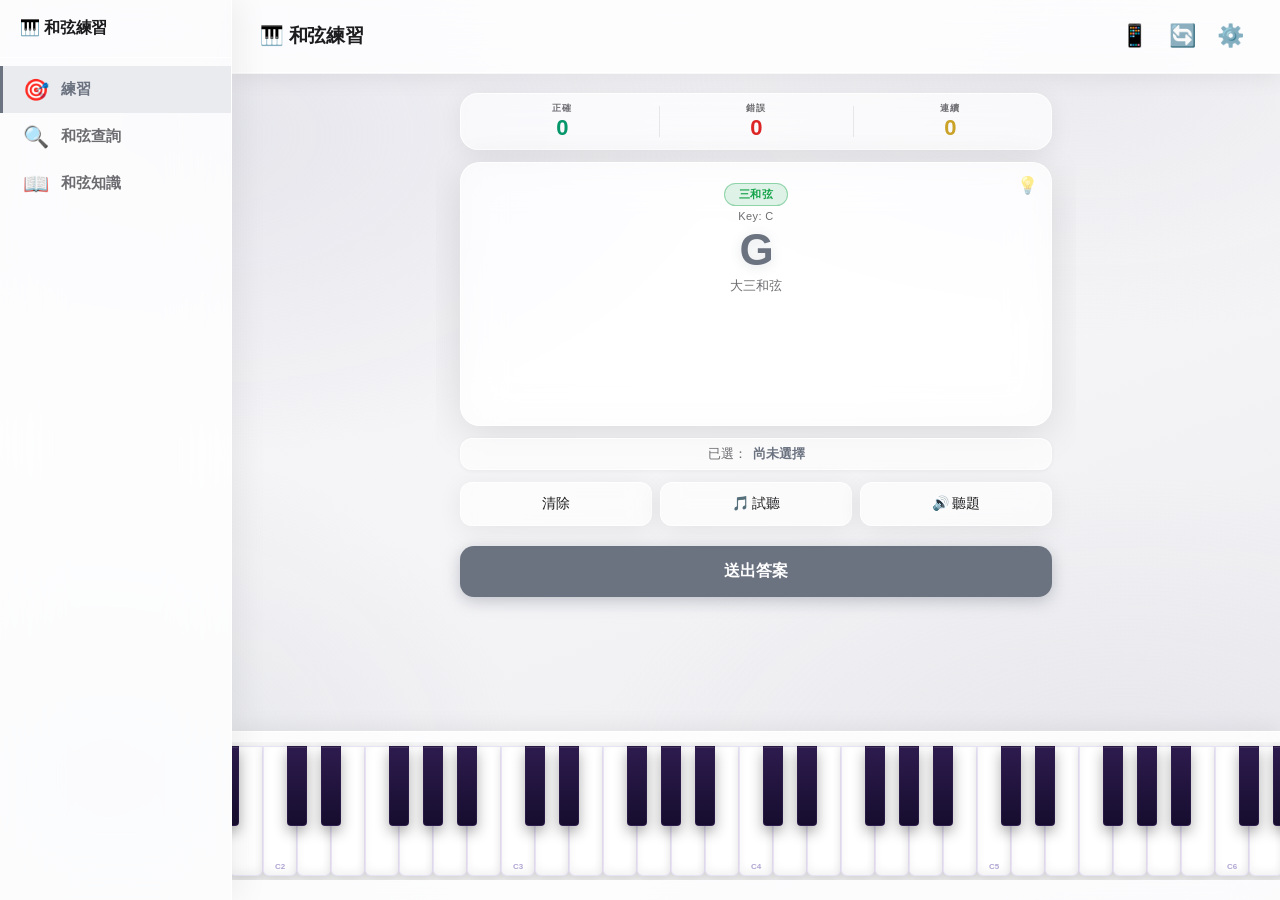
==== commit 2d706068: "feat: 手機底部導覽列、桌面響應式版型、電腦/手機切換開關 - 主導覽從漢堡選單側滑抽屜改成手機貼底分頁列、桌面左側常駐欄   （js/tabs.js 移除不再需要的開關/遮罩邏輯） - 新增桌面" ====
--- a/index.html
+++ b/index.html
@@ -14,30 +14,28 @@
   <title>和弦練習</title>
   <link rel="stylesheet" href="css/style.css">
   <script src="js/ios-pwa.js"></script>
+  <script src="js/layout.js"></script>
 </head>
 <body>
   <div id="app">
 
-    <!-- 頂部標題列 -->
+    <!-- 頂部標題列（所有頁面共用） -->
     <header class="app-header">
       <div class="header-left">
-        <button id="sidebarToggle" class="icon-btn" aria-label="選單">☰</button>
         <h1>🎹 和弦練習</h1>
       </div>
       <div class="header-actions">
+        <button id="layoutToggleBtn" class="icon-btn" aria-label="切換電腦/手機版面">🖥️</button>
         <button id="refreshBtn"  class="icon-btn" aria-label="換一題">🔄</button>
         <button id="settingsBtn" class="icon-btn" aria-label="設定">⚙️</button>
       </div>
     </header>
 
-    <!-- 側邊欄遮罩 -->
-    <div class="sidebar-overlay" id="sidebarOverlay"></div>
-
-    <!-- 側邊欄導覽（練習／查詢／知識三個獨立頁面） -->
+    <!-- 主導覽（練習／查詢／知識三個獨立頁面）：
+         手機版是貼底分頁列，桌面版是左側常駐導覽欄，隨時可見、一鍵切換 -->
     <nav class="sidebar" id="sidebar">
       <div class="sidebar-header">
         <span class="sidebar-title">🎹 和弦練習</span>
-        <button id="sidebarClose" class="icon-btn" aria-label="關閉選單">✕</button>
       </div>
       <button class="sidebar-item active" data-view="practice">
         <span class="sidebar-item-icon">🎯</span><span>練習</span>
--- a/css/style.css
+++ b/css/style.css
@@ -84,6 +84,15 @@
   display: flex;
   flex-direction: column;
   padding-top:    var(--safe-top);
+  /* 底部保留給貼底分頁列（手機版）的高度，避免內容被蓋住 */
+  padding-bottom: calc(58px + var(--safe-bottom));
+}
+
+/* 桌面版型：主導覽改成左側常駐欄，內容區改留左邊距。
+   是否套用由 <html data-layout="desktop|mobile"> 決定（見 js/layout.js），
+   使用者可在設定裡手動切換，不是單純看螢幕寬度。 */
+html[data-layout="desktop"] #app {
+  padding-left:   232px;
   padding-bottom: var(--safe-bottom);
 }
 
@@ -126,7 +135,7 @@
   border-radius: 12px;
   transition: background 0.15s;
 }
-.icon-btn:active { background: rgba(124,58,237,0.1); }
+.icon-btn:active { background: rgba(var(--accent-rgb), 0.1); }
 
 .header-actions { display: flex; gap: 4px; align-items: center; }
 
@@ -445,77 +454,89 @@
 #wrongCount   { color: var(--danger); }
 #streakCount  { color: var(--warning); }
 
-/* ── 側邊欄導覽（練習／查詢／知識三個獨立頁面） ────────── */
-.sidebar-overlay {
-  position: fixed;
-  inset: 0;
-  background: rgba(0,0,0,0.35);
-  z-index: 240;
-  opacity: 0;
-  pointer-events: none;
-  transition: opacity 0.28s ease;
-}
-.sidebar-overlay.open {
-  opacity: 1;
-  pointer-events: auto;
-}
-
+/* ── 主導覽（練習／查詢／知識三個獨立頁面） ──────────────
+   手機版：貼底分頁列，隨時可見、單指可及，不用先點選單再選頁面。
+   桌面版（≥860px）：改成左側常駐導覽欄，見下方 media query。 */
 .sidebar {
   position: fixed;
-  top: 0; bottom: 0; left: 0;
-  width: min(78vw, 280px);
-  z-index: 250;
-  display: flex;
-  flex-direction: column;
+  left: 0; right: 0; bottom: 0;
+  z-index: 50;
+  display: flex;
+  flex-direction: row;
   background: var(--glass-strong);
   -webkit-backdrop-filter: blur(28px) saturate(180%);
   backdrop-filter:         blur(28px) saturate(180%);
-  border-right: 1px solid var(--glass-border);
-  box-shadow: 8px 0 30px rgba(0,0,0,0.16);
-  padding-top:    var(--safe-top);
+  border-top: 1px solid var(--glass-border);
+  box-shadow: 0 -4px 20px rgba(0,0,0,0.08);
   padding-bottom: var(--safe-bottom);
-  transform: translateX(-100%);
-  transition: transform 0.28s cubic-bezier(.25,.8,.25,1);
-}
-.sidebar.open { transform: translateX(0); }
-
-.sidebar-header {
-  display: flex;
-  align-items: center;
-  justify-content: space-between;
-  padding: 10px 8px 10px 16px;
-  border-bottom: 1px solid var(--glass-border);
-  margin-bottom: 8px;
-}
+}
+
+.sidebar-header { display: none; } /* 手機分頁列不重複顯示標題（頂部已有） */
 .sidebar-title {
-  font-size: 15px;
+  font-size: 16px;
   font-weight: 800;
   color: var(--text-primary);
   letter-spacing: -0.2px;
 }
 
 .sidebar-item {
-  display: flex;
-  align-items: center;
-  gap: 12px;
-  width: 100%;
-  padding: 14px 18px;
+  flex: 1;
+  display: flex;
+  flex-direction: column;
+  align-items: center;
+  justify-content: center;
+  gap: 2px;
+  padding: 8px 4px;
+  min-height: 50px;
   background: none;
   border: none;
+  border-top: 3px solid transparent;
+  text-align: center;
+  font-size: 10.5px;
+  font-weight: 600;
+  color: var(--text-secondary);
+  cursor: pointer;
+  transition: background 0.15s, color 0.15s;
+}
+.sidebar-item-icon { font-size: 21px; line-height: 1; }
+.sidebar-item:active { background: rgba(0,0,0,0.05); }
+.sidebar-item.active {
+  color: var(--accent);
+  font-weight: 800;
+  border-top-color: var(--accent);
+}
+
+html[data-layout="desktop"] .sidebar {
+  top: 0; left: 0; bottom: 0; right: auto;
+  width: 232px;
+  flex-direction: column;
+  border-top: none;
+  border-right: 1px solid var(--glass-border);
+  box-shadow: 8px 0 30px rgba(0,0,0,0.06);
+  padding-top:    var(--safe-top);
+  padding-bottom: var(--safe-bottom);
+}
+html[data-layout="desktop"] .sidebar-header {
+  display: flex;
+  align-items: center;
+  padding: 18px 20px;
+  border-bottom: 1px solid var(--glass-border);
+  margin-bottom: 8px;
+}
+html[data-layout="desktop"] .sidebar-item {
+  flex: none;
+  flex-direction: row;
+  justify-content: flex-start;
+  gap: 12px;
+  padding: 13px 20px;
+  min-height: auto;
+  font-size: 15px;
+  border-top: none;
   border-left: 3px solid transparent;
   text-align: left;
-  font-size: 15px;
-  font-weight: 600;
-  color: var(--text-primary);
-  cursor: pointer;
-  transition: background 0.15s, color 0.15s;
-}
-.sidebar-item-icon { font-size: 18px; }
-.sidebar-item:active { background: rgba(0,0,0,0.05); }
-.sidebar-item.active {
+}
+html[data-layout="desktop"] .sidebar-item.active {
   background: rgba(var(--accent-rgb), 0.12);
-  color: var(--accent);
-  font-weight: 800;
   border-left-color: var(--accent);
 }
 
@@ -793,18 +814,6 @@
   box-shadow: 0 4px 12px rgba(var(--accent-rgb),0.40), inset 0 1px 0 rgba(255,255,255,0.2);
 }
 
-/* 根音（金色標示，練習模式用） */
-.pw-white.root-note {
-  background: linear-gradient(180deg, #fef8d6 0%, #f5e070 100%);
-  border-color: #c9a227;
-  box-shadow: inset 0 0 0 2px #c9a227, 0 4px 10px rgba(201,162,39,0.30);
-}
-.pw-white.root-note .pw-label { color: #7a6210; font-weight: 800; }
-.pw-black.root-note {
-  background: linear-gradient(180deg, #c9a227 0%, #7a6210 100%);
-  box-shadow: 0 4px 12px rgba(201,162,39,0.45), inset 0 1px 0 rgba(255,255,255,0.2);
-}
-
 /* 答題高亮（練習模式用） */
 .pw-white.correct-highlight {
   background: linear-gradient(180deg, #d1fae5 0%, #6ee7b7 100%);
@@ -830,7 +839,8 @@
   position: fixed;
   left: 12px;
   right: 12px;
-  bottom: calc(12px + var(--safe-bottom));
+  /* 手機版底下有貼底分頁列，橫幅要浮在它上方才不會被蓋住 */
+  bottom: calc(58px + 12px + var(--safe-bottom));
   z-index: 300;
   display: flex;
   align-items: center;
@@ -873,6 +883,9 @@
   from { opacity: 0; transform: translateY(10px); }
   to   { opacity: 1; transform: translateY(0); }
 }
+
+/* 桌面版導覽在左側而非貼底，橫幅不用讓位 */
+html[data-layout="desktop"] .ios-install-banner { bottom: calc(12px + var(--safe-bottom)); }
 
 /* ── Chord Display ──────────────────────────────────── */
 .chord-display {
@@ -1411,3 +1424,33 @@
   .nk-root-btn { width: 32px; font-size: 10px; }
   .nk-root-sharp { font-size: 8px; }
 }
+
+/* ── 桌面版 ─────────────────────────────────────────────
+   手機版是貼滿整個視口的 App 外殼；桌面版視窗通常寬得多，
+   所以把主導覽固定在左側（見 .sidebar），內容區則置中成
+   一欄閱讀寬度，避免文字/鍵盤被拉得又寬又扁。
+   是否套用同樣看 <html data-layout>，不是單純看螢幕寬度。 */
+html[data-layout="desktop"] .app-header    { padding: 14px 28px; }
+html[data-layout="desktop"] .app-header h1 { font-size: 19px; }
+
+html[data-layout="desktop"] .view-content {
+  max-width: 640px;
+  margin: 0 auto;
+  width: 100%;
+  padding: 20px 24px;
+  gap: 12px;
+}
+html[data-layout="desktop"] .lookup-area .view-content     { max-width: 760px; } /* 88 鍵鋼琴較寬，欄位放寬一點 */
+html[data-layout="desktop"] .knowledge-area .view-content  { max-width: 680px; }
+
+html[data-layout="desktop"] .keyboard-tray { padding: 10px 0 20px; }
+
+html[data-layout="desktop"] .chord-name    { font-size: 44px; }
+html[data-layout="desktop"] .chord-display { padding: 20px 24px; }
+
+/* 88 鍵鋼琴：桌面滑鼠操作精準度較高，鍵可以放大一點 */
+html[data-layout="desktop"] .pw-white { width: 34px; }
+html[data-layout="desktop"] .pw-black { width: 20px; margin-left: -10px; margin-right: -10px; }
+
+html[data-layout="desktop"] .settings-content { max-width: 480px; }
+html[data-layout="desktop"] .category-list    { gap: 8px; }
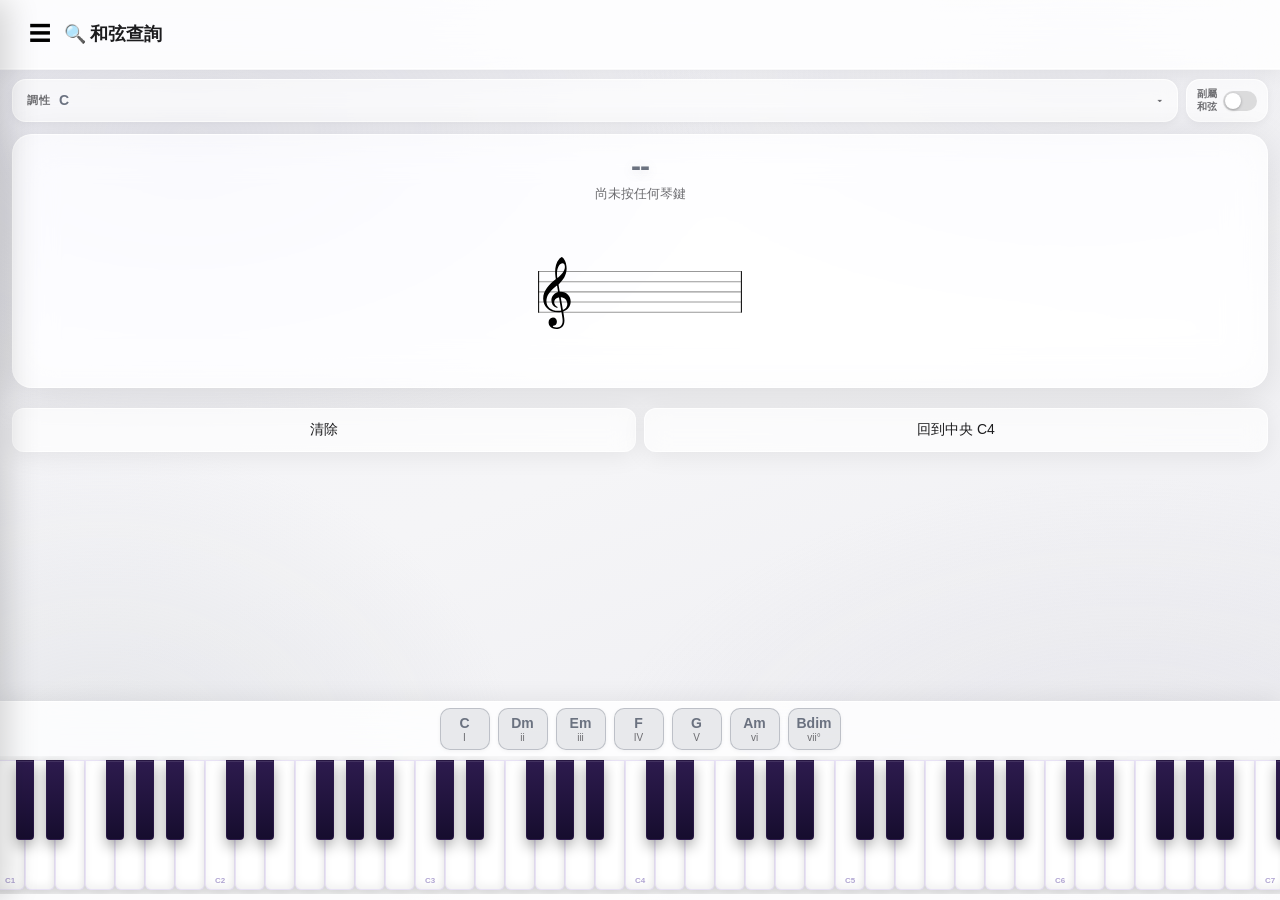
==== commit b70d3d0b: "feat: 查詢頁預設化、快速查詢和弦列、副屬和弦、UI 修正 - 標題列改為依目前頁面動態顯示，換一題／設定按鈕收斂到練習頁專屬 - 和弦查詢改為預設頁面，鋼琴置中邏輯改成跟練習頁一致的「首次顯示才" ====
--- a/index.html
+++ b/index.html
@@ -14,33 +14,37 @@
   <title>和弦練習</title>
   <link rel="stylesheet" href="css/style.css">
   <script src="js/ios-pwa.js"></script>
-  <script src="js/layout.js"></script>
 </head>
 <body>
   <div id="app">
 
-    <!-- 頂部標題列（所有頁面共用） -->
+    <!-- 頂部標題列 -->
     <header class="app-header">
       <div class="header-left">
-        <h1>🎹 和弦練習</h1>
-      </div>
-      <div class="header-actions">
-        <button id="layoutToggleBtn" class="icon-btn" aria-label="切換電腦/手機版面">🖥️</button>
+        <button id="sidebarToggle" class="icon-btn" aria-label="選單">☰</button>
+        <!-- 標題會依目前頁面動態更新（見 js/tabs.js），這裡的文字只是 JS 執行前的預設值 -->
+        <h1 id="appTitle">🔍 和弦查詢</h1>
+      </div>
+      <!-- 換一題／設定只跟練習頁有關，只在練習頁顯示（見 js/tabs.js applyChrome） -->
+      <div class="header-actions hidden">
         <button id="refreshBtn"  class="icon-btn" aria-label="換一題">🔄</button>
         <button id="settingsBtn" class="icon-btn" aria-label="設定">⚙️</button>
       </div>
     </header>
 
-    <!-- 主導覽（練習／查詢／知識三個獨立頁面）：
-         手機版是貼底分頁列，桌面版是左側常駐導覽欄，隨時可見、一鍵切換 -->
+    <!-- 側邊欄遮罩 -->
+    <div class="sidebar-overlay" id="sidebarOverlay"></div>
+
+    <!-- 側邊欄導覽（練習／查詢／知識三個獨立頁面） -->
     <nav class="sidebar" id="sidebar">
       <div class="sidebar-header">
         <span class="sidebar-title">🎹 和弦練習</span>
-      </div>
-      <button class="sidebar-item active" data-view="practice">
+        <button id="sidebarClose" class="icon-btn" aria-label="關閉選單">✕</button>
+      </div>
+      <button class="sidebar-item" data-view="practice">
         <span class="sidebar-item-icon">🎯</span><span>練習</span>
       </button>
-      <button class="sidebar-item" data-view="lookup">
+      <button class="sidebar-item active" data-view="lookup">
         <span class="sidebar-item-icon">🔍</span><span>和弦查詢</span>
       </button>
       <button class="sidebar-item" data-view="knowledge">
@@ -114,8 +118,8 @@
     <!-- 頁籤內容（左右滑動切換） -->
     <div class="view-stack" id="viewStack">
 
-    <!-- 主練習區 -->
-    <main class="practice-area view-page" id="practiceView">
+    <!-- 主練習區（data-header-actions：這頁顯示時才顯示頂部的換一題／設定按鈕，見 js/tabs.js） -->
+    <main class="practice-area view-page hidden" id="practiceView" data-header-actions="true">
 
       <div class="view-content">
 
@@ -160,17 +164,20 @@
           <span class="selected-notes" id="selectedNotesText">尚未選擇</span>
         </div>
 
-        <!-- 操作按鈕 -->
+      </div>
+
+      <!-- 操作按鈕列（固定貼在鍵盤上方，不隨內容區捲動，避免文字/內容變長時
+           把「送出答案」等按鈕擠到畫面外、手機上按不到） -->
+      <div class="action-bar">
         <div class="action-buttons">
           <button id="clearBtn"        class="action-btn secondary-btn">清除</button>
           <button id="playSelectedBtn" class="action-btn secondary-btn">🎵 試聽</button>
           <button id="listenBtn"       class="action-btn secondary-btn">🔊 聽題</button>
         </div>
-        <div class="action-buttons" style="margin-top:8px">
+        <div class="action-buttons action-buttons-primary">
           <button id="submitBtn" class="action-btn primary-btn full-width">送出答案</button>
           <button id="nextBtn"   class="action-btn primary-btn full-width hidden">下一題 →</button>
         </div>
-
       </div>
 
       <!-- 鍵盤固定區（滿版、貼底，跟查詢頁的 88 鍵鋼琴同一套結構） -->
@@ -185,42 +192,52 @@
 
     </main>
 
-    <!-- 和弦查詢頁 -->
-    <section class="lookup-area view-page hidden" id="lookupView">
+    <!-- 和弦查詢頁（預設頁面） -->
+    <section class="lookup-area view-page" id="lookupView">
 
       <div class="view-content">
 
-        <!-- 調性（預設折疊） -->
-        <details class="lookup-key-group" id="lookupKeyGroup">
-          <summary class="lookup-key-summary">
-            <span class="lookup-key-summary-label">調性</span>
-            <span class="lookup-key-summary-value" id="lookupKeySummaryValue">C</span>
-            <span class="lookup-key-chevron">▾</span>
-          </summary>
-          <div class="key-selector" id="lookupKeySelector">
-            <button class="key-btn active" data-key="0">C</button>
-            <button class="key-btn" data-key="1">C#/Db</button>
-            <button class="key-btn" data-key="2">D</button>
-            <button class="key-btn" data-key="3">D#/Eb</button>
-            <button class="key-btn" data-key="4">E</button>
-            <button class="key-btn" data-key="5">F</button>
-            <button class="key-btn" data-key="6">F#/Gb</button>
-            <button class="key-btn" data-key="7">G</button>
-            <button class="key-btn" data-key="8">G#/Ab</button>
-            <button class="key-btn" data-key="9">A</button>
-            <button class="key-btn" data-key="10">A#/Bb</button>
-            <button class="key-btn" data-key="11">B</button>
-          </div>
-        </details>
+        <!-- 調性（預設折疊）＋ 副屬和弦開關（調性右方） -->
+        <div class="lookup-key-row">
+          <details class="lookup-key-group" id="lookupKeyGroup">
+            <summary class="lookup-key-summary">
+              <span class="lookup-key-summary-label">調性</span>
+              <span class="lookup-key-summary-value" id="lookupKeySummaryValue">C</span>
+              <span class="lookup-key-chevron">▾</span>
+            </summary>
+            <div class="key-selector" id="lookupKeySelector">
+              <button class="key-btn active" data-key="0">C</button>
+              <button class="key-btn" data-key="1">C#/Db</button>
+              <button class="key-btn" data-key="2">D</button>
+              <button class="key-btn" data-key="3">D#/Eb</button>
+              <button class="key-btn" data-key="4">E</button>
+              <button class="key-btn" data-key="5">F</button>
+              <button class="key-btn" data-key="6">F#/Gb</button>
+              <button class="key-btn" data-key="7">G</button>
+              <button class="key-btn" data-key="8">G#/Ab</button>
+              <button class="key-btn" data-key="9">A</button>
+              <button class="key-btn" data-key="10">A#/Bb</button>
+              <button class="key-btn" data-key="11">B</button>
+            </div>
+          </details>
+          <label class="switch-field" for="secondaryDominantToggle">
+            <span class="switch-field-label">副屬<br>和弦</span>
+            <span class="switch-track">
+              <input type="checkbox" id="secondaryDominantToggle" class="switch-input">
+              <span class="switch-thumb"></span>
+            </span>
+          </label>
+        </div>
 
         <!-- 辨識結果 -->
         <div class="chord-display">
           <div class="chord-name" id="lookupChordName">--</div>
           <div class="chord-type" id="lookupNotesText">尚未按任何琴鍵</div>
+          <div class="chord-extra hidden" id="lookupSecondaryDominant"></div>
           <div class="chord-staff hidden" id="lookupStaffDisplay"></div>
         </div>
 
-        <div class="action-buttons" style="margin-top:10px">
+        <div class="action-buttons action-buttons-primary">
           <button id="lookupClearBtn"  class="action-btn secondary-btn">清除</button>
           <button id="lookupCenterBtn" class="action-btn secondary-btn">回到中央 C4</button>
         </div>
@@ -229,6 +246,8 @@
 
       <!-- 鍵盤固定區（滿版、貼底） -->
       <div class="keyboard-tray">
+        <!-- 快速查詢：目前調性的順階和弦，一按就直接在鍵盤上點亮組成音 -->
+        <div class="quick-chord-row" id="lookupQuickChords"></div>
         <div class="pw-scroll" id="pianoWideScroll">
           <div id="pianoWideContainer"></div>
         </div>
--- a/css/style.css
+++ b/css/style.css
@@ -44,6 +44,10 @@
   height: 100svh;      /* 用「最小視口高度」取代 100vh，Safari 網址列收合/展開時畫面才不會跳動 */
   overflow: hidden;
   overscroll-behavior: none; /* 避免下拉回彈把整個 App 版面撐開/彈動 */
+  /* 避免瀏覽器在轉向／系統字級設定變動時自動放大文字（text auto-inflation），
+     這是「介面會隨字級跳動」的主因；版面本身以 px 精心排版，不需要瀏覽器介入 */
+  -webkit-text-size-adjust: 100%;
+  text-size-adjust: 100%;
 }
 
 /* ── Body 背景 ──────────────────────────────────────── */
@@ -84,15 +88,6 @@
   display: flex;
   flex-direction: column;
   padding-top:    var(--safe-top);
-  /* 底部保留給貼底分頁列（手機版）的高度，避免內容被蓋住 */
-  padding-bottom: calc(58px + var(--safe-bottom));
-}
-
-/* 桌面版型：主導覽改成左側常駐欄，內容區改留左邊距。
-   是否套用由 <html data-layout="desktop|mobile"> 決定（見 js/layout.js），
-   使用者可在設定裡手動切換，不是單純看螢幕寬度。 */
-html[data-layout="desktop"] #app {
-  padding-left:   232px;
   padding-bottom: var(--safe-bottom);
 }
 
@@ -135,7 +130,7 @@
   border-radius: 12px;
   transition: background 0.15s;
 }
-.icon-btn:active { background: rgba(var(--accent-rgb), 0.1); }
+.icon-btn:active { background: rgba(124,58,237,0.1); }
 
 .header-actions { display: flex; gap: 4px; align-items: center; }
 
@@ -371,8 +366,9 @@
 .reset-btn:active { background: rgba(220,38,38,0.14); }
 
 /* ── Practice Area ──────────────────────────────────── */
-/* .practice-area 本身只負責上下排列「內容區」跟「鍵盤固定區」，
-   實際的內距/捲動交給 .view-content；鍵盤固定區才能真正貼底滿版 */
+/* .practice-area 上下排列三塊：可捲動的「內容區」、固定的「操作按鈕列」、
+   固定的「鍵盤固定區」；只有內容區會捲動（gap/內距在 .view-content 裡），
+   按鈕列跟鍵盤永遠貼在畫面上，內容再長也不會把按鈕擠出螢幕 */
 .practice-area {
   flex: 1;
   display: flex;
@@ -393,6 +389,21 @@
   overscroll-behavior: contain;
   padding: 10px 12px;
 }
+
+/* ── 操作按鈕列（固定在內容區跟鍵盤之間，永遠不隨內容捲動） ─
+   問題背景：題目文字（和弦名、提示、回饋訊息...）長度不固定，
+   系統字級也可能被使用者調大；以前送出/下一題按鈕跟著內容區
+   一起捲動，內容一長就會被擠到螢幕外，手機上按不到。
+   現在獨立成固定列，永遠貼在鍵盤正上方、隨時可見可按。 ──── */
+.action-bar {
+  flex-shrink: 0;
+  padding: 8px 12px;
+  background: var(--glass);
+  -webkit-backdrop-filter: blur(16px) saturate(180%);
+  backdrop-filter:         blur(16px) saturate(180%);
+  border-top: 1px solid var(--glass-border);
+}
+.action-buttons-primary { margin-top: 8px; }
 
 /* ── 鍵盤固定區（貼底、滿版、不隨內容區捲動） ──────────── */
 .keyboard-tray {
@@ -454,89 +465,77 @@
 #wrongCount   { color: var(--danger); }
 #streakCount  { color: var(--warning); }
 
-/* ── 主導覽（練習／查詢／知識三個獨立頁面） ──────────────
-   手機版：貼底分頁列，隨時可見、單指可及，不用先點選單再選頁面。
-   桌面版（≥860px）：改成左側常駐導覽欄，見下方 media query。 */
+/* ── 側邊欄導覽（練習／查詢／知識三個獨立頁面） ────────── */
+.sidebar-overlay {
+  position: fixed;
+  inset: 0;
+  background: rgba(0,0,0,0.35);
+  z-index: 240;
+  opacity: 0;
+  pointer-events: none;
+  transition: opacity 0.28s ease;
+}
+.sidebar-overlay.open {
+  opacity: 1;
+  pointer-events: auto;
+}
+
 .sidebar {
   position: fixed;
-  left: 0; right: 0; bottom: 0;
-  z-index: 50;
-  display: flex;
-  flex-direction: row;
+  top: 0; bottom: 0; left: 0;
+  width: min(78vw, 280px);
+  z-index: 250;
+  display: flex;
+  flex-direction: column;
   background: var(--glass-strong);
   -webkit-backdrop-filter: blur(28px) saturate(180%);
   backdrop-filter:         blur(28px) saturate(180%);
-  border-top: 1px solid var(--glass-border);
-  box-shadow: 0 -4px 20px rgba(0,0,0,0.08);
+  border-right: 1px solid var(--glass-border);
+  box-shadow: 8px 0 30px rgba(0,0,0,0.16);
+  padding-top:    var(--safe-top);
   padding-bottom: var(--safe-bottom);
-}
-
-.sidebar-header { display: none; } /* 手機分頁列不重複顯示標題（頂部已有） */
+  transform: translateX(-100%);
+  transition: transform 0.28s cubic-bezier(.25,.8,.25,1);
+}
+.sidebar.open { transform: translateX(0); }
+
+.sidebar-header {
+  display: flex;
+  align-items: center;
+  justify-content: space-between;
+  padding: 10px 8px 10px 16px;
+  border-bottom: 1px solid var(--glass-border);
+  margin-bottom: 8px;
+}
 .sidebar-title {
-  font-size: 16px;
+  font-size: 15px;
   font-weight: 800;
   color: var(--text-primary);
   letter-spacing: -0.2px;
 }
 
 .sidebar-item {
-  flex: 1;
-  display: flex;
-  flex-direction: column;
-  align-items: center;
-  justify-content: center;
-  gap: 2px;
-  padding: 8px 4px;
-  min-height: 50px;
+  display: flex;
+  align-items: center;
+  gap: 12px;
+  width: 100%;
+  padding: 14px 18px;
   background: none;
   border: none;
-  border-top: 3px solid transparent;
-  text-align: center;
-  font-size: 10.5px;
+  border-left: 3px solid transparent;
+  text-align: left;
+  font-size: 15px;
   font-weight: 600;
-  color: var(--text-secondary);
+  color: var(--text-primary);
   cursor: pointer;
   transition: background 0.15s, color 0.15s;
 }
-.sidebar-item-icon { font-size: 21px; line-height: 1; }
+.sidebar-item-icon { font-size: 18px; }
 .sidebar-item:active { background: rgba(0,0,0,0.05); }
 .sidebar-item.active {
+  background: rgba(var(--accent-rgb), 0.12);
   color: var(--accent);
   font-weight: 800;
-  border-top-color: var(--accent);
-}
-
-html[data-layout="desktop"] .sidebar {
-  top: 0; left: 0; bottom: 0; right: auto;
-  width: 232px;
-  flex-direction: column;
-  border-top: none;
-  border-right: 1px solid var(--glass-border);
-  box-shadow: 8px 0 30px rgba(0,0,0,0.06);
-  padding-top:    var(--safe-top);
-  padding-bottom: var(--safe-bottom);
-}
-html[data-layout="desktop"] .sidebar-header {
-  display: flex;
-  align-items: center;
-  padding: 18px 20px;
-  border-bottom: 1px solid var(--glass-border);
-  margin-bottom: 8px;
-}
-html[data-layout="desktop"] .sidebar-item {
-  flex: none;
-  flex-direction: row;
-  justify-content: flex-start;
-  gap: 12px;
-  padding: 13px 20px;
-  min-height: auto;
-  font-size: 15px;
-  border-top: none;
-  border-left: 3px solid transparent;
-  text-align: left;
-}
-html[data-layout="desktop"] .sidebar-item.active {
-  background: rgba(var(--accent-rgb), 0.12);
   border-left-color: var(--accent);
 }
 
@@ -700,6 +699,14 @@
   color: white;
 }
 
+/* 調性列：折疊選單＋右側的副屬和弦開關 */
+.lookup-key-row {
+  display: flex;
+  align-items: stretch;
+  gap: 8px;
+}
+.lookup-key-row .lookup-key-group { flex: 1; min-width: 0; }
+
 /* 調性選單：預設折疊的 <details>，展開後才顯示 12 個調性按鈕 */
 .lookup-key-group {
   background: var(--glass);
@@ -741,6 +748,56 @@
   padding: 0 14px 14px;
 }
 
+/* 副屬和弦開關（調性列右側）：跟調性折疊選單同高、寬度固定不會被擠壓 */
+.switch-field {
+  flex: 0 0 auto;
+  display: flex;
+  align-items: center;
+  gap: 6px;
+  background: var(--glass);
+  -webkit-backdrop-filter: blur(10px);
+  backdrop-filter:         blur(10px);
+  border: 1px solid var(--glass-border);
+  border-radius: 14px;
+  box-shadow: 0 2px 8px rgba(0,0,0,0.05);
+  padding: 8px 10px;
+  cursor: pointer;
+}
+.switch-field-label {
+  font-size: 10px;
+  font-weight: 700;
+  color: var(--text-secondary);
+  line-height: 1.25;
+  text-align: center;
+}
+.switch-track { position: relative; flex-shrink: 0; width: 34px; height: 20px; }
+.switch-input {
+  position: absolute;
+  inset: 0;
+  margin: 0;
+  opacity: 0;
+  cursor: pointer;
+}
+.switch-thumb {
+  position: absolute;
+  inset: 0;
+  background: rgba(0,0,0,0.12);
+  border-radius: 999px;
+  transition: background 0.15s;
+}
+.switch-thumb::before {
+  content: '';
+  position: absolute;
+  top: 2px; left: 2px;
+  width: 16px; height: 16px;
+  border-radius: 50%;
+  background: white;
+  box-shadow: 0 1px 3px rgba(0,0,0,0.3);
+  transition: transform 0.15s;
+}
+.switch-input:checked + .switch-thumb { background: var(--accent); }
+.switch-input:checked + .switch-thumb::before { transform: translateX(14px); }
+
 .pw-scroll {
   width: 100%;
   overflow-x: auto;
@@ -750,6 +807,51 @@
   touch-action: pan-x; /* 限制只能水平滑動，避免跟垂直捲動搶手勢、卡頓 */
   padding: 4px 0;
 }
+
+/* ── 快速查詢列（查詢頁鋼琴正上方，目前調性的順階和弦按鈕） ───
+   位置在「清除／回到中央 C4」跟鋼琴鍵盤之間；卡片沒有塞滿一整排時置中，
+   但用 safe center：真的塞不下、需要滑動時自動退回靠左，確保左側內容
+   一定滑得到（純 center 在部分瀏覽器捲動容器裡會把左邊卡死，滑不到）*/
+.quick-chord-row {
+  display: flex;
+  justify-content: safe center;
+  gap: 8px;
+  overflow-x: auto;
+  -webkit-overflow-scrolling: touch;
+  overscroll-behavior: contain;
+  touch-action: pan-x;
+  padding: 0 12px 6px;
+}
+.quick-chord-btn {
+  flex: 0 0 auto;
+  display: flex;
+  flex-direction: column;
+  align-items: center;
+  gap: 1px;
+  min-width: 50px;
+  background: rgba(var(--accent-rgb), 0.14);
+  border: 1px solid rgba(var(--accent-rgb), 0.35);
+  border-radius: 10px;
+  padding: 6px 8px;
+  cursor: pointer;
+  box-shadow: 0 1px 4px rgba(0,0,0,0.05);
+  transition: all 0.15s;
+}
+/* :active 是手指按著當下的短暫回饋；.selected 是「目前琴鍵組成音」跟這個和弦完全相符時
+   的持續反白（見 js/lookup.js updateQuickChordSelection），兩者共用同一套深色樣式 */
+.quick-chord-btn:active,
+.quick-chord-btn.selected {
+  background: #3f4451; /* 灰色配色的深色版，點選時明顯反白區分 */
+  border-color: #3f4451;
+}
+.quick-chord-btn:active .quick-chord-symbol,
+.quick-chord-btn:active .quick-chord-degree,
+.quick-chord-btn.selected .quick-chord-symbol,
+.quick-chord-btn.selected .quick-chord-degree {
+  color: white;
+}
+.quick-chord-symbol { font-size: 14px; font-weight: 700; color: var(--accent); }
+.quick-chord-degree { font-size: 10px; color: var(--text-secondary); }
 .pw-keys {
   display: flex;
   position: relative;
@@ -814,6 +916,8 @@
   box-shadow: 0 4px 12px rgba(var(--accent-rgb),0.40), inset 0 1px 0 rgba(255,255,255,0.2);
 }
 
+/* 根音金色標示已取消（練習模式作答前不再洩漏根音，鍵盤鍵位不加特殊底色） */
+
 /* 答題高亮（練習模式用） */
 .pw-white.correct-highlight {
   background: linear-gradient(180deg, #d1fae5 0%, #6ee7b7 100%);
@@ -839,8 +943,7 @@
   position: fixed;
   left: 12px;
   right: 12px;
-  /* 手機版底下有貼底分頁列，橫幅要浮在它上方才不會被蓋住 */
-  bottom: calc(58px + 12px + var(--safe-bottom));
+  bottom: calc(12px + var(--safe-bottom));
   z-index: 300;
   display: flex;
   align-items: center;
@@ -883,9 +986,6 @@
   from { opacity: 0; transform: translateY(10px); }
   to   { opacity: 1; transform: translateY(0); }
 }
-
-/* 桌面版導覽在左側而非貼底，橫幅不用讓位 */
-html[data-layout="desktop"] .ios-install-banner { bottom: calc(12px + var(--safe-bottom)); }
 
 /* ── Chord Display ──────────────────────────────────── */
 .chord-display {
@@ -1022,6 +1122,12 @@
   text-shadow: 0 2px 12px rgba(var(--accent-rgb), 0.20);
 }
 
+/* 查詢頁的和弦名稱：字級比練習頁的題目小一號（這裡是辨識結果，不是主要視覺焦點），
+   也能降低長組合和弦（例如 C#dim7/G#）跑版換行、撐大整塊卡片的機率 */
+#lookupChordName {
+  font-size: 30px;
+}
+
 .chord-type {
   font-size: 13px;
   font-weight: 500;
@@ -1065,6 +1171,12 @@
   width: 100%;
   max-width: 240px;
   height: auto;
+}
+
+/* 查詢頁的五線譜：預留高度比共用值再高一些（查詢頁常常按比較多音、加線較多），
+   減少因選了幾個音、和弦是否辨識出來，讓整塊卡片高度跳動的機率 */
+#lookupStaffDisplay {
+  min-height: 130px;
 }
 
 /* ── Feedback ───────────────────────────────────────── */
@@ -1400,20 +1512,28 @@
   .view-content    { gap: 6px; padding: 8px 12px; }
   .chord-display   { padding: 10px 14px; }
   .chord-name      { font-size: 32px; }
+  #lookupChordName { font-size: 26px; }
   .score-bar       { padding: 4px; }
   .primary-btn     { padding: 13px; }
   .secondary-btn   { padding: 10px 14px; }
+  .action-bar      { padding: 6px 12px; }
+  .action-buttons-primary { margin-top: 6px; }
 }
 
 /* 矮螢幕 / 橫式 */
 @media (max-height: 600px) {
   .chord-display { padding: 6px 12px; }
   .chord-name    { font-size: 26px; }
+  #lookupChordName { font-size: 22px; }
   .nk-keys       { height: 130px; }
   .nk-white      { width: 38px; height: 130px; }
   .nk-black      { width: 24px; height: 82px; margin-left: -12px; margin-right: -12px; }
   .pw-white      { width: 26px; }
   .pw-black      { width: 16px; margin-left: -8px; margin-right: -8px; }
+  .action-bar    { padding: 5px 10px; }
+  .action-buttons-primary { margin-top: 5px; }
+  .primary-btn   { padding: 11px; font-size: 15px; }
+  .secondary-btn { padding: 8px 12px; font-size: 13px; }
 }
 
 /* 極窄螢幕（≤360px，如 iPhone SE 320px）：縮小簡譜鍵盤 */
@@ -1424,33 +1544,3 @@
   .nk-root-btn { width: 32px; font-size: 10px; }
   .nk-root-sharp { font-size: 8px; }
 }
-
-/* ── 桌面版 ─────────────────────────────────────────────
-   手機版是貼滿整個視口的 App 外殼；桌面版視窗通常寬得多，
-   所以把主導覽固定在左側（見 .sidebar），內容區則置中成
-   一欄閱讀寬度，避免文字/鍵盤被拉得又寬又扁。
-   是否套用同樣看 <html data-layout>，不是單純看螢幕寬度。 */
-html[data-layout="desktop"] .app-header    { padding: 14px 28px; }
-html[data-layout="desktop"] .app-header h1 { font-size: 19px; }
-
-html[data-layout="desktop"] .view-content {
-  max-width: 640px;
-  margin: 0 auto;
-  width: 100%;
-  padding: 20px 24px;
-  gap: 12px;
-}
-html[data-layout="desktop"] .lookup-area .view-content     { max-width: 760px; } /* 88 鍵鋼琴較寬，欄位放寬一點 */
-html[data-layout="desktop"] .knowledge-area .view-content  { max-width: 680px; }
-
-html[data-layout="desktop"] .keyboard-tray { padding: 10px 0 20px; }
-
-html[data-layout="desktop"] .chord-name    { font-size: 44px; }
-html[data-layout="desktop"] .chord-display { padding: 20px 24px; }
-
-/* 88 鍵鋼琴：桌面滑鼠操作精準度較高，鍵可以放大一點 */
-html[data-layout="desktop"] .pw-white { width: 34px; }
-html[data-layout="desktop"] .pw-black { width: 20px; margin-left: -10px; margin-right: -10px; }
-
-html[data-layout="desktop"] .settings-content { max-width: 480px; }
-html[data-layout="desktop"] .category-list    { gap: 8px; }
